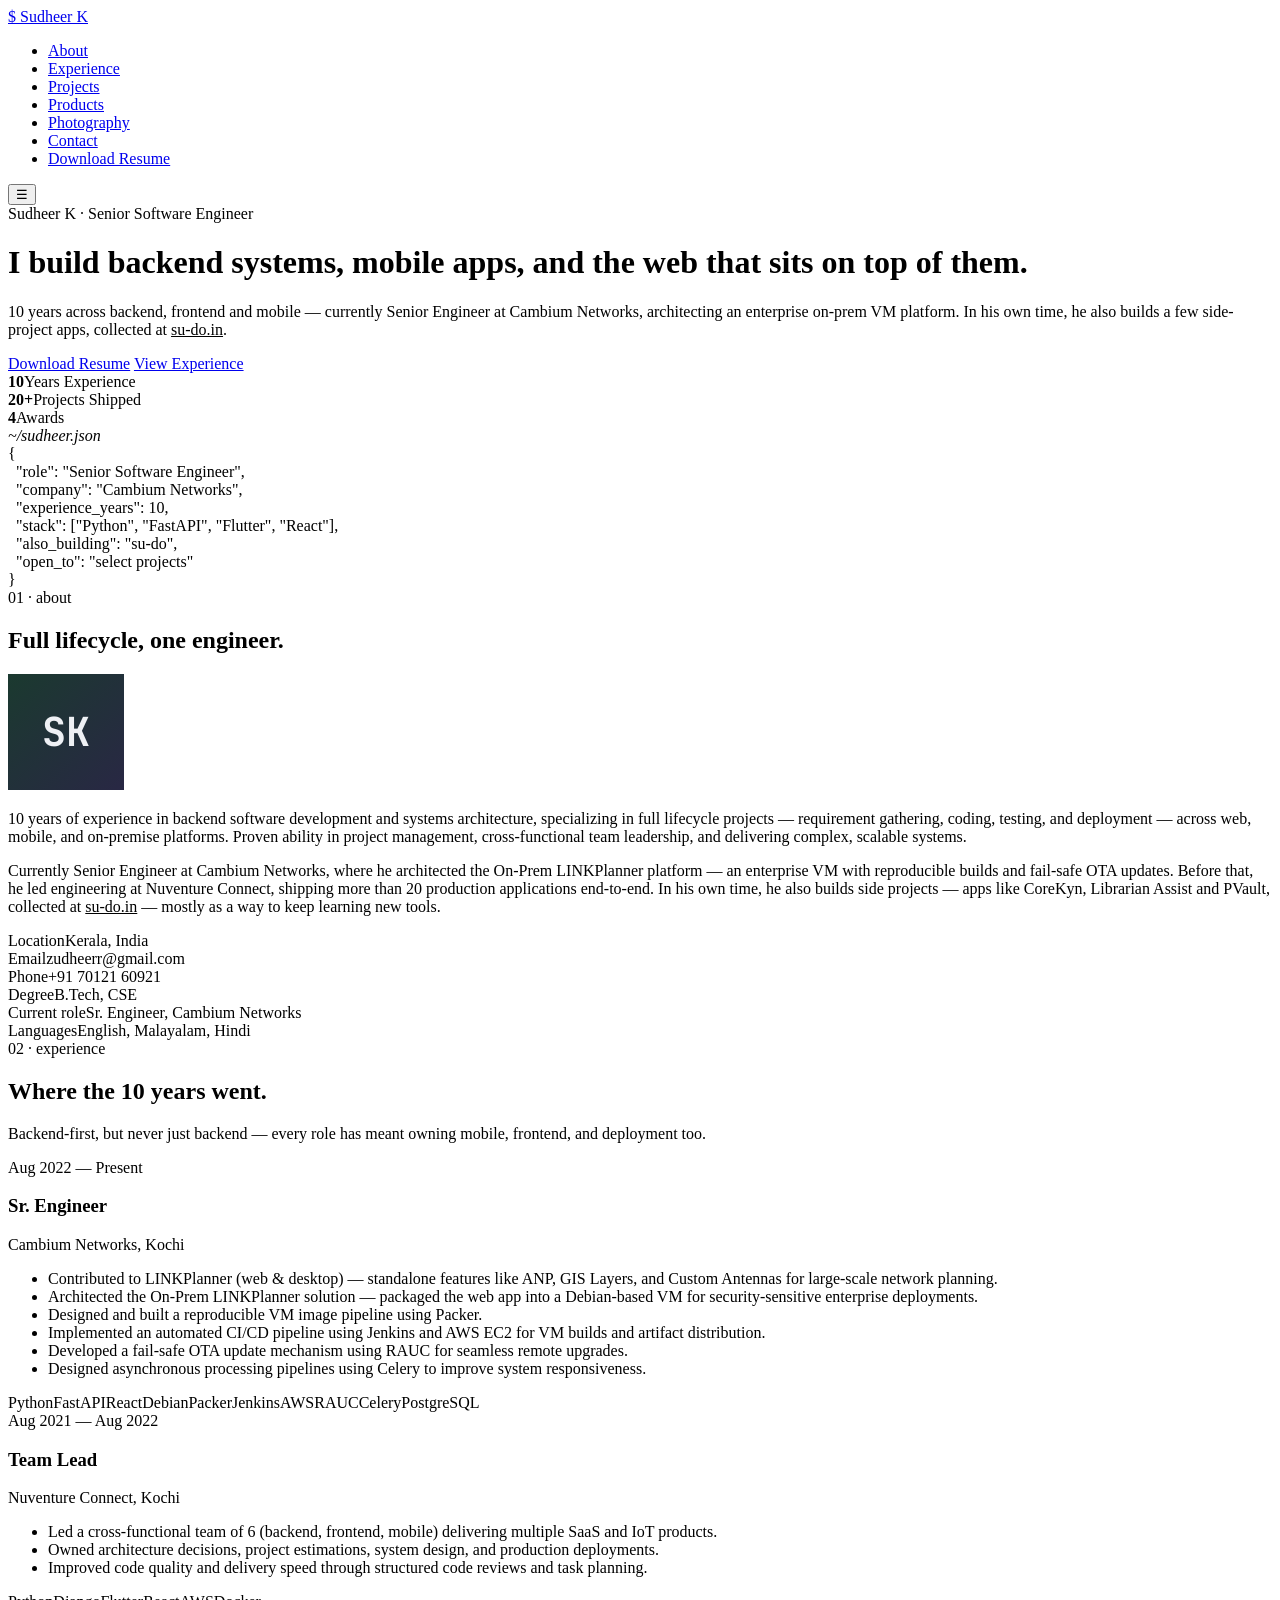
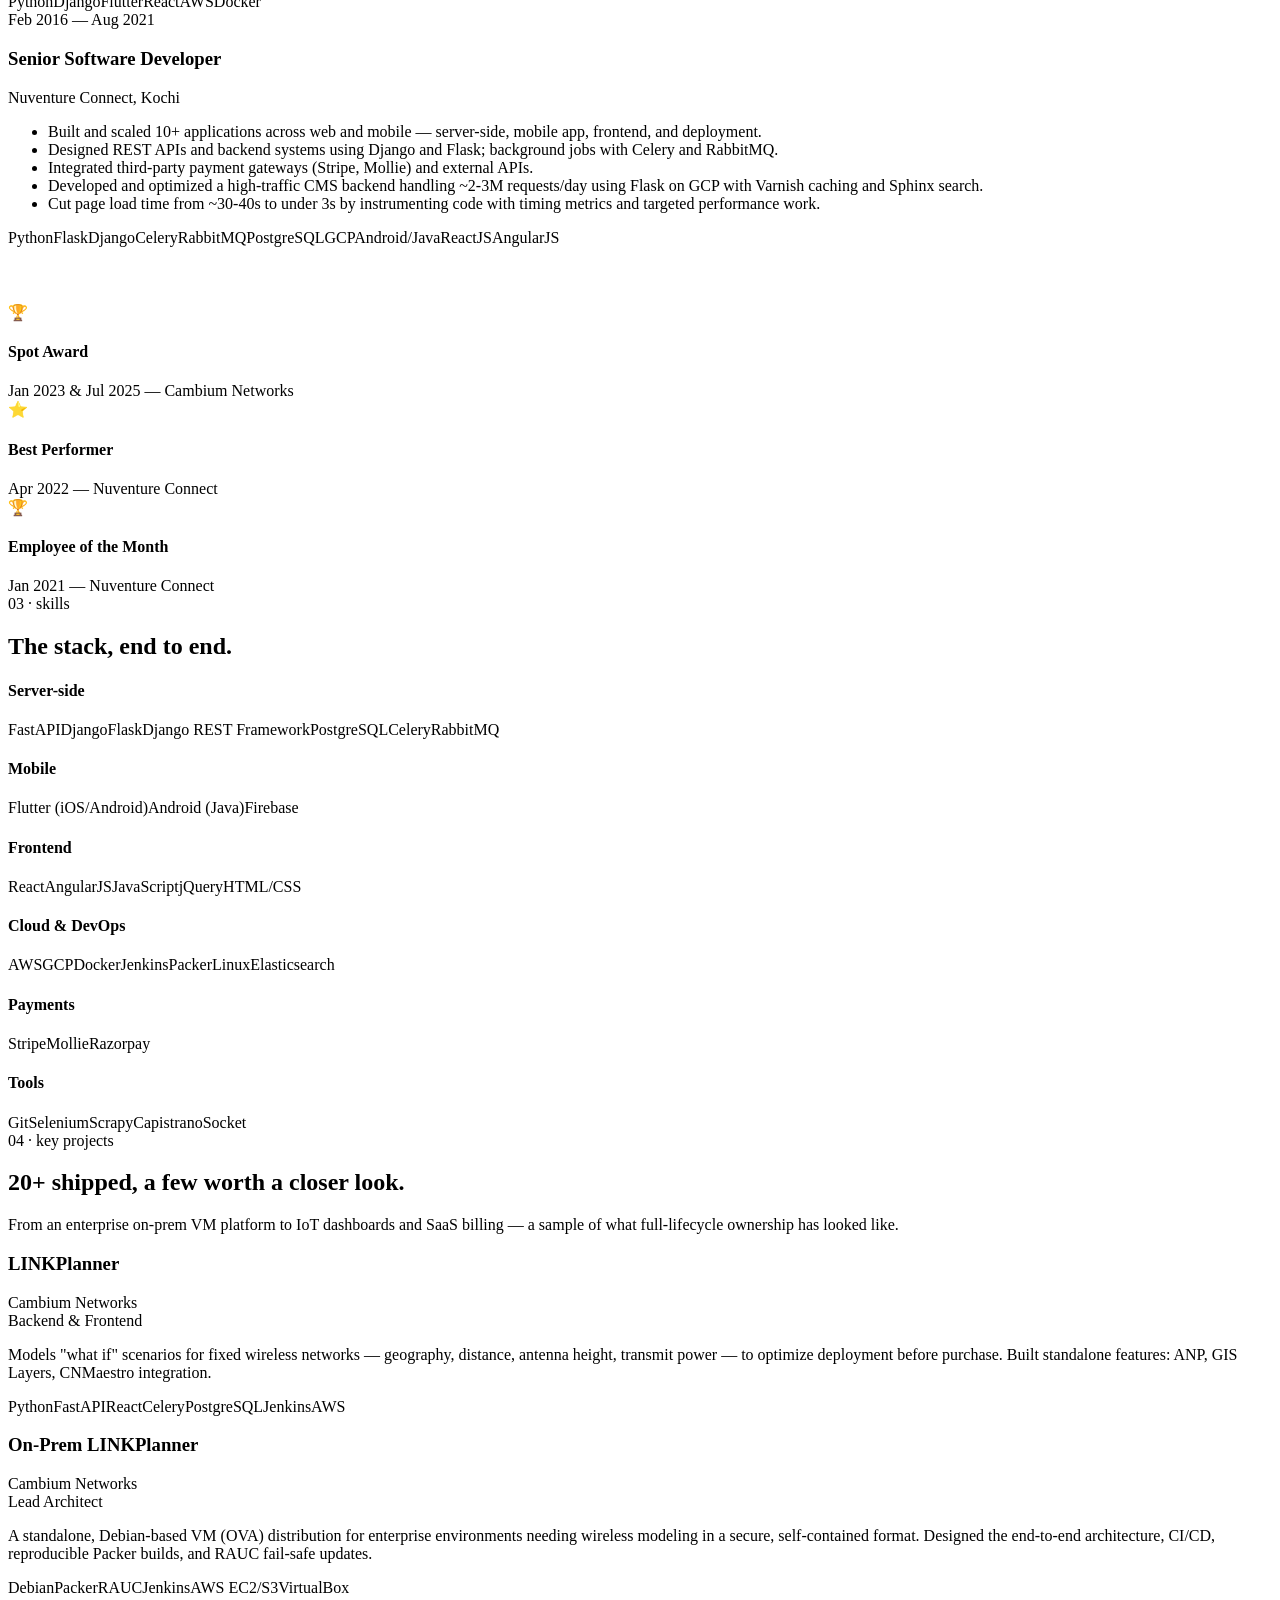
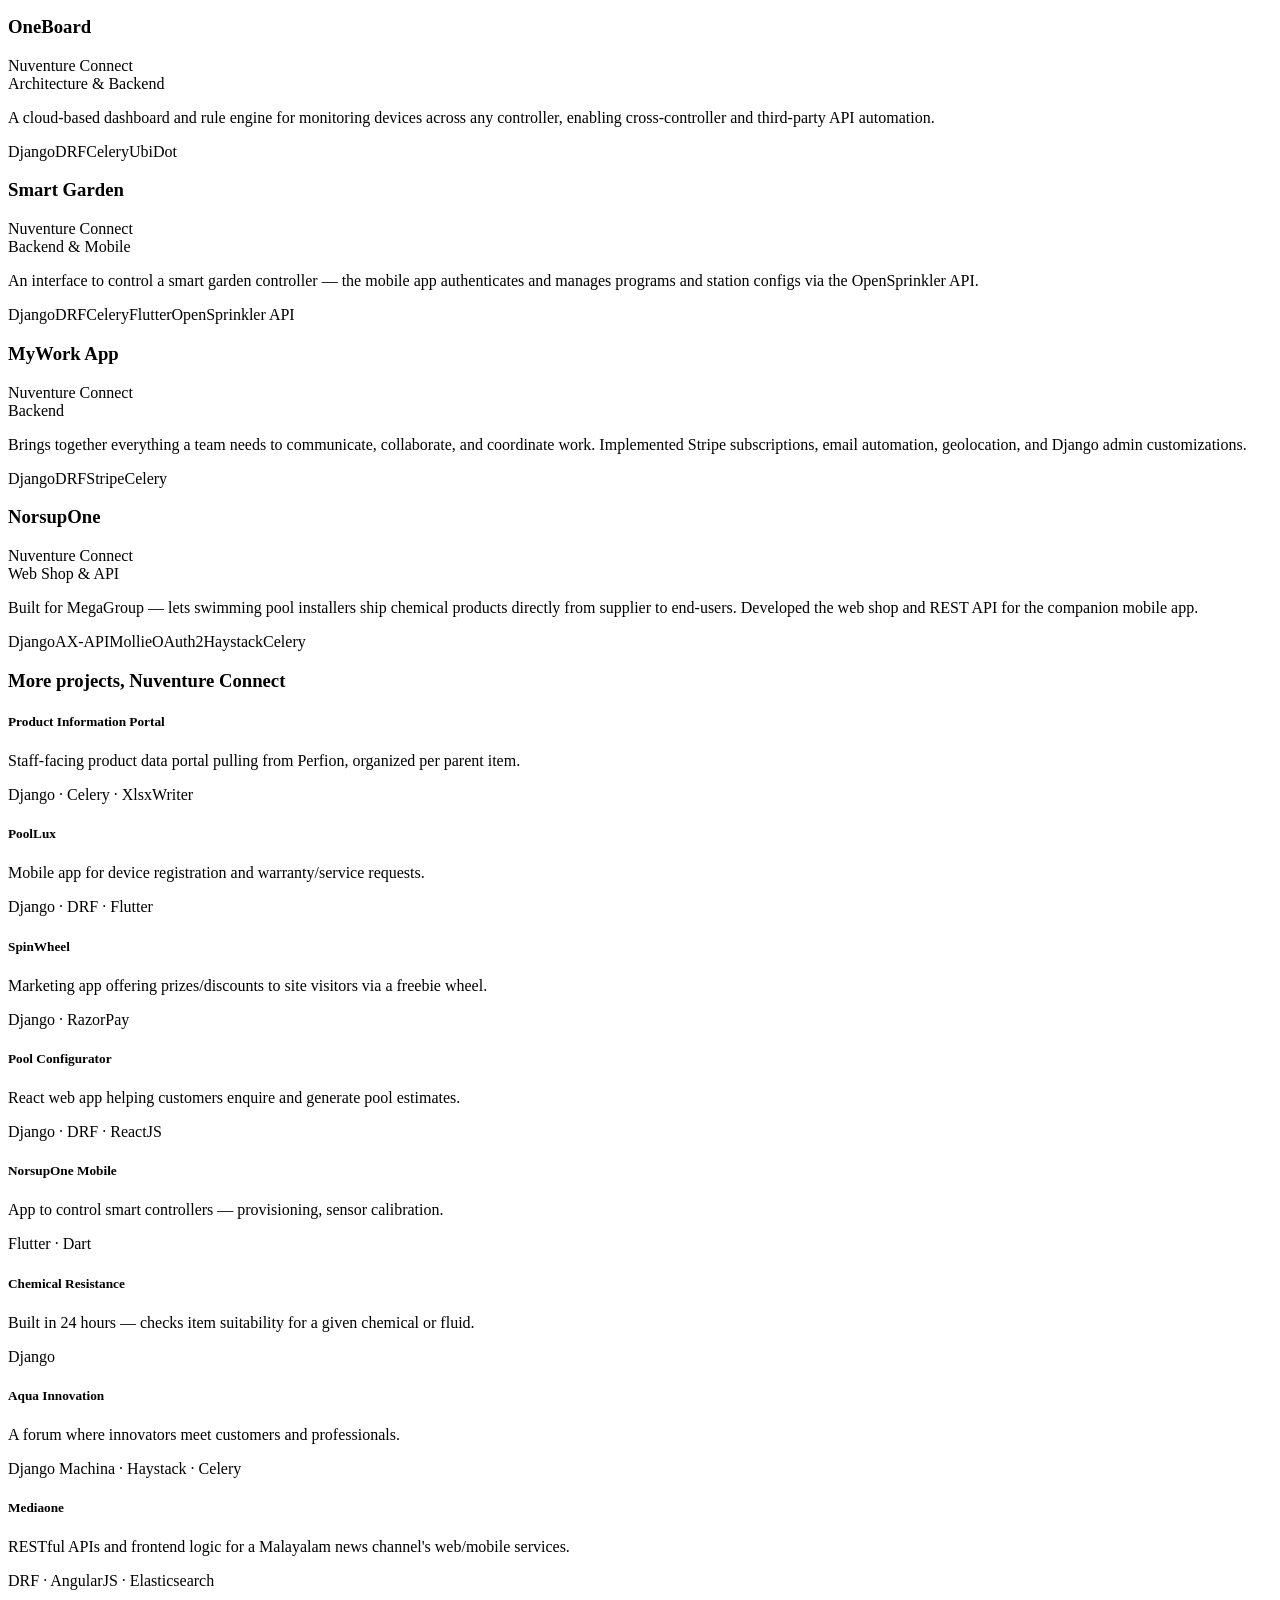
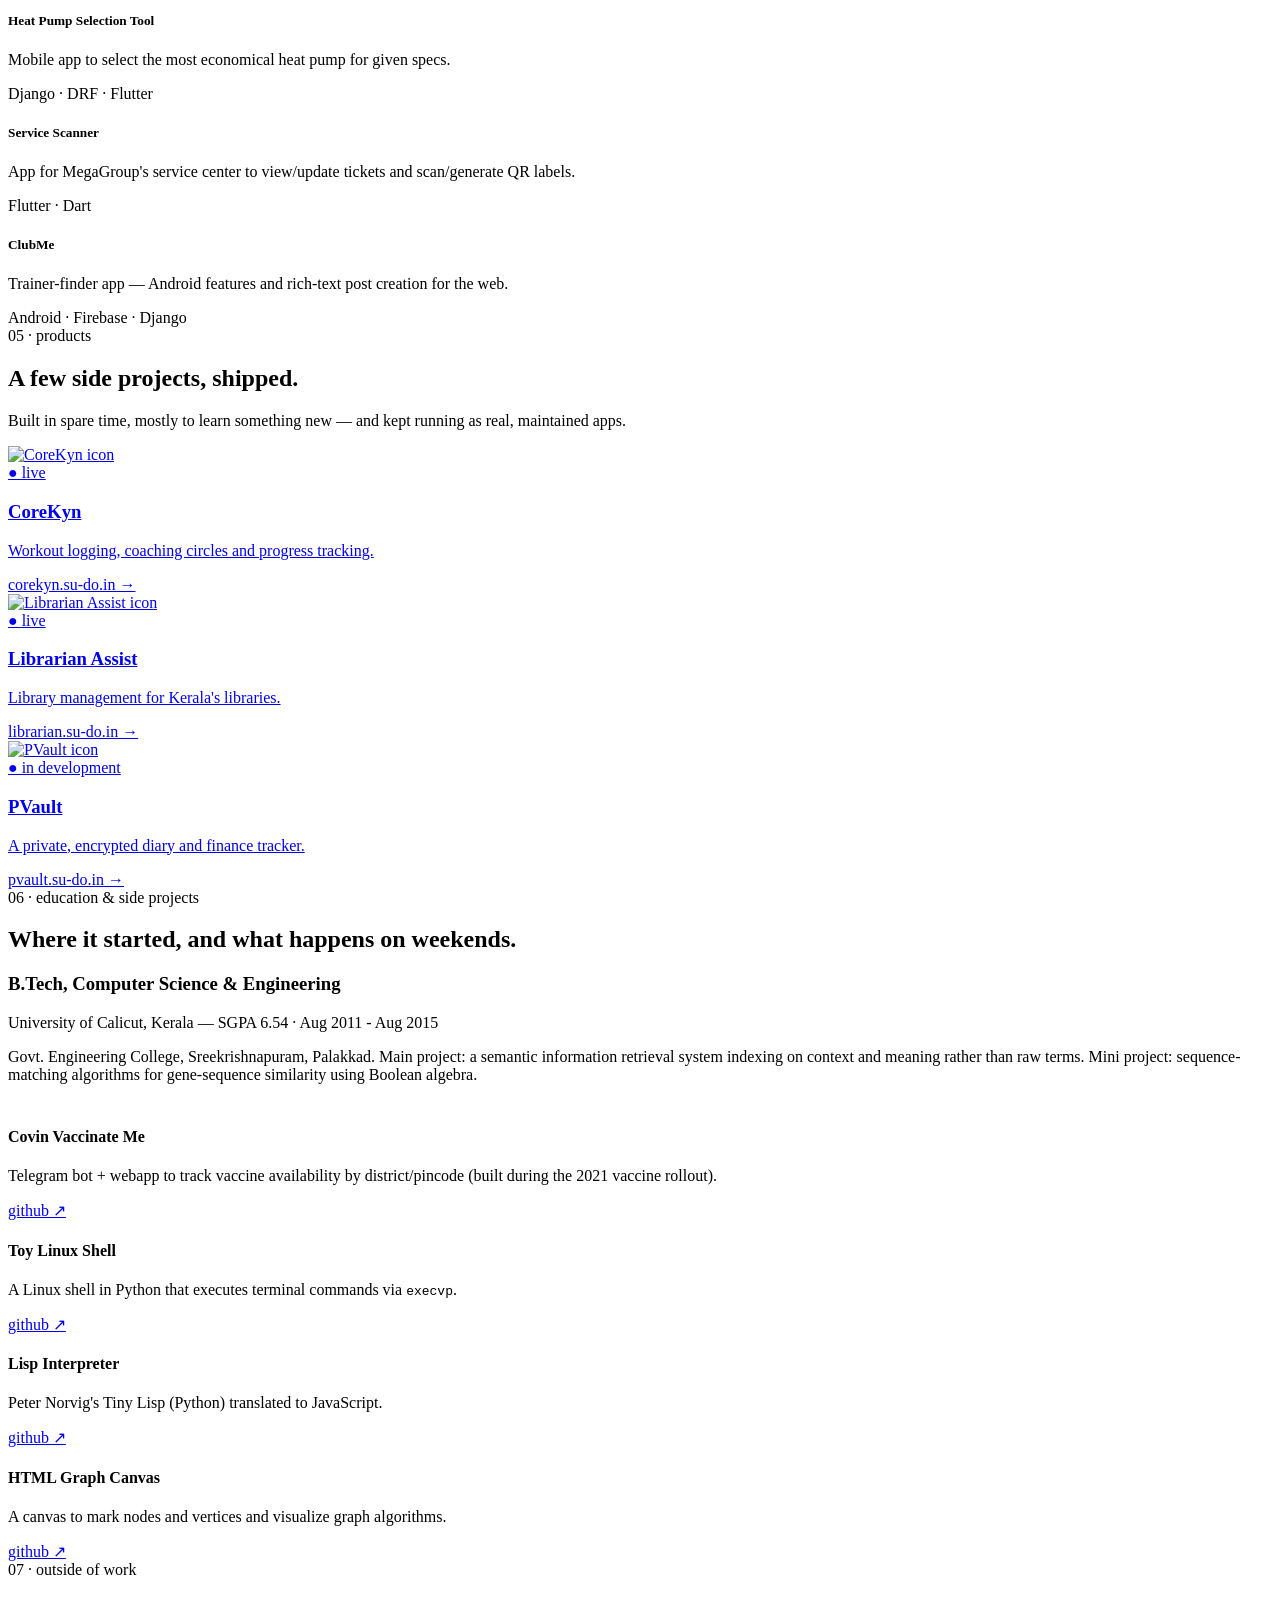
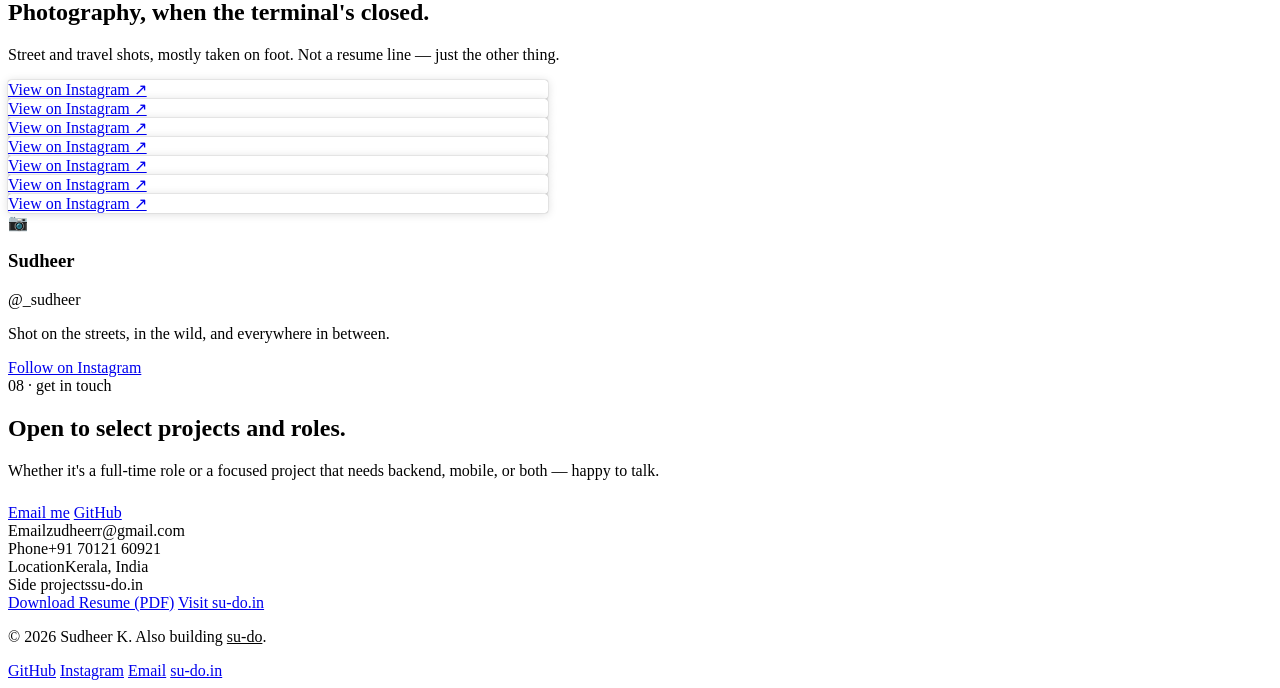
==== index.html @ ebcca691 "UI Revamp" ====
<!DOCTYPE html>
<html lang="en">
<head>
  <meta charset="utf-8">
  <meta name="viewport" content="width=device-width, initial-scale=1">
  <title>Sudheer K — Senior Software Engineer</title>
  <meta name="description" content="Sudheer K — Senior Software Engineer with 10 years building backend systems, mobile apps and web frontends. Currently at Cambium Networks.">
  <meta name="keywords" content="Sudheer K, Senior Software Engineer, backend engineer resume, Flutter developer, FastAPI developer, Django developer, Kerala software engineer">
  <link rel="canonical" href="https://sudheer.su-do.in/">

  <meta property="og:type" content="profile">
  <meta property="og:title" content="Sudheer K — Senior Software Engineer">
  <meta property="og:description" content="10 years building backend systems, mobile apps and web frontends. Currently Senior Engineer at Cambium Networks.">
  <meta property="og:url" content="https://sudheer.su-do.in/">
  <meta name="twitter:card" content="summary">

  <link href="assets/img/favicon.png" rel="icon">
  <link href="assets/img/apple-touch-icon.png" rel="apple-touch-icon">

  <link rel="preconnect" href="https://fonts.googleapis.com">
  <link rel="preconnect" href="https://fonts.gstatic.com" crossorigin>
  <link href="https://fonts.googleapis.com/css2?family=Inter:wght@400;500;600;700;800&family=JetBrains+Mono:wght@400;500;600;700&display=swap" rel="stylesheet">
  <link rel="stylesheet" href="assets/css/main.css">

  <script async src="https://www.googletagmanager.com/gtag/js?id=G-1FNRPSP1EM"></script>
  <script>
    window.dataLayer = window.dataLayer || [];
    function gtag(){dataLayer.push(arguments);}
    gtag('js', new Date());
    gtag('config', 'G-1FNRPSP1EM');
  </script>

  <script type="application/ld+json">
  {
    "@context": "https://schema.org",
    "@type": "Person",
    "name": "Sudheer K",
    "jobTitle": "Senior Software Engineer",
    "url": "https://sudheer.su-do.in",
    "email": "mailto:zudheerr@gmail.com",
    "worksFor": { "@type": "Organization", "name": "Cambium Networks" },
    "sameAs": ["https://github.com/zudheer", "https://su-do.in", "https://www.instagram.com/_sudheer/"]
  }
  </script>
</head>
<body>

  <nav class="nav">
    <div class="container">
      <a href="#top" class="brand"><span class="dot">$</span> Sudheer K</a>
      <ul class="nav-links" id="navLinks">
        <li><a href="#about">About</a></li>
        <li><a href="#experience">Experience</a></li>
        <li><a href="#projects">Projects</a></li>
        <li><a href="#products">Products</a></li>
        <li><a href="#photography">Photography</a></li>
        <li><a href="#contact">Contact</a></li>
        <li><a href="assets/files/Sudheer-K-Resume.pdf" target="_blank" class="btn btn-primary btn-sm">Download Resume</a></li>
      </ul>
      <button class="nav-toggle" id="navToggle" aria-label="Toggle menu">&#9776;</button>
    </div>
  </nav>

  <header class="hero" id="top">
    <div class="container hero-grid">
      <div class="reveal in">
        <div class="eyebrow">Sudheer K · Senior Software Engineer</div>
        <h1>I build backend systems, mobile apps, and the <span class="accent">web</span> that sits on top of them.</h1>
        <p class="hero-sub">
          10 years across backend, frontend and mobile — currently Senior Engineer at
          Cambium Networks, architecting an enterprise on-prem VM platform. In his own time,
          he also builds a few side-project apps, collected at
          <a href="https://su-do.in" target="_blank" rel="noopener" style="color:var(--accent)">su-do.in</a>.
        </p>
        <div class="hero-cta">
          <a href="assets/files/Sudheer-K-Resume.pdf" target="_blank" class="btn btn-primary">Download Resume</a>
          <a href="#experience" class="btn btn-ghost">View Experience</a>
        </div>
        <div class="hero-meta">
          <div><strong>10</strong><span>Years Experience</span></div>
          <div><strong>20+</strong><span>Projects Shipped</span></div>
          <div><strong>4</strong><span>Awards</span></div>
        </div>
      </div>

      <div class="reveal in">
        <div class="terminal">
          <div class="terminal-bar"><span></span><span></span><span></span><em>~/sudheer.json</em></div>
          <div class="terminal-body">
            <div><span class="c">{</span></div>
            <div>&nbsp;&nbsp;<span class="prop">"role"</span>: <span class="s">"Senior Software Engineer"</span>,</div>
            <div>&nbsp;&nbsp;<span class="prop">"company"</span>: <span class="s">"Cambium Networks"</span>,</div>
            <div>&nbsp;&nbsp;<span class="prop">"experience_years"</span>: <span class="k">10</span>,</div>
            <div>&nbsp;&nbsp;<span class="prop">"stack"</span>: [<span class="s">"Python"</span>, <span class="s">"FastAPI"</span>, <span class="s">"Flutter"</span>, <span class="s">"React"</span>],</div>
            <div>&nbsp;&nbsp;<span class="prop">"also_building"</span>: <span class="s">"su-do"</span>,</div>
            <div>&nbsp;&nbsp;<span class="prop">"open_to"</span>: <span class="s">"select projects"</span></div>
            <div><span class="c">}</span></div>
          </div>
        </div>
      </div>
    </div>
  </header>

  <section id="about">
    <div class="container">
      <div class="section-head reveal">
        <div class="eyebrow">01 · about</div>
        <h2>Full lifecycle, one engineer.</h2>
      </div>
      <div class="about-grid">
        <div class="avatar-mono reveal" aria-hidden="true">
          <svg width="116" height="116" viewBox="0 0 116 116">
            <defs>
              <linearGradient id="av" x1="0" y1="0" x2="1" y2="1">
                <stop offset="0" stop-color="#3ee08b"/>
                <stop offset="1" stop-color="#8b7bff"/>
              </linearGradient>
            </defs>
            <rect width="116" height="116" fill="#13151b"/>
            <rect width="116" height="116" fill="url(#av)" opacity="0.18"/>
            <text x="58" y="72" font-family="JetBrains Mono, monospace" font-size="40" font-weight="700" fill="#eef0f4" text-anchor="middle">SK</text>
          </svg>
        </div>
        <div class="about-copy reveal">
          <p>
            10 years of experience in backend software development and systems architecture,
            specializing in full lifecycle projects — requirement gathering, coding, testing, and
            deployment — across web, mobile, and on-premise platforms. Proven ability in project
            management, cross-functional team leadership, and delivering complex, scalable systems.
          </p>
          <p>
            Currently Senior Engineer at Cambium Networks, where he architected the On-Prem
            LINKPlanner platform — an enterprise VM with reproducible builds and fail-safe OTA
            updates. Before that, he led engineering at Nuventure Connect, shipping more than 20
            production applications end-to-end. In his own time, he also builds side projects —
            apps like CoreKyn, Librarian Assist and PVault, collected at
            <a href="https://su-do.in" target="_blank" rel="noopener" style="color:var(--accent)">su-do.in</a>
            — mostly as a way to keep learning new tools.
          </p>
          <div class="fact-grid">
            <div><span>Location</span><span>Kerala, India</span></div>
            <div><span>Email</span><span>zudheerr@gmail.com</span></div>
            <div><span>Phone</span><span>+91 70121 60921</span></div>
            <div><span>Degree</span><span>B.Tech, CSE</span></div>
            <div><span>Current role</span><span>Sr. Engineer, Cambium Networks</span></div>
            <div><span>Languages</span><span>English, Malayalam, Hindi</span></div>
          </div>
        </div>
      </div>
    </div>
  </section>

  <section id="experience">
    <div class="container">
      <div class="section-head reveal">
        <div class="eyebrow">02 · experience</div>
        <h2>Where the 10 years went.</h2>
        <p>Backend-first, but never just backend — every role has meant owning mobile, frontend, and deployment too.</p>
      </div>

      <div class="timeline">
        <div class="tl-item reveal">
          <div class="tl-when">Aug 2022 &mdash; <span class="current">Present</span></div>
          <div class="tl-role">
            <h3>Sr. Engineer</h3>
            <span class="company">Cambium Networks, Kochi</span>
            <ul>
              <li>Contributed to LINKPlanner (web &amp; desktop) — standalone features like ANP, GIS Layers, and Custom Antennas for large-scale network planning.</li>
              <li>Architected the On-Prem LINKPlanner solution — packaged the web app into a Debian-based VM for security-sensitive enterprise deployments.</li>
              <li>Designed and built a reproducible VM image pipeline using Packer.</li>
              <li>Implemented an automated CI/CD pipeline using Jenkins and AWS EC2 for VM builds and artifact distribution.</li>
              <li>Developed a fail-safe OTA update mechanism using RAUC for seamless remote upgrades.</li>
              <li>Designed asynchronous processing pipelines using Celery to improve system responsiveness.</li>
            </ul>
            <div class="tags"><span>Python</span><span>FastAPI</span><span>React</span><span>Debian</span><span>Packer</span><span>Jenkins</span><span>AWS</span><span>RAUC</span><span>Celery</span><span>PostgreSQL</span></div>
          </div>
        </div>

        <div class="tl-item reveal">
          <div class="tl-when">Aug 2021 &mdash; Aug 2022</div>
          <div class="tl-role">
            <h3>Team Lead</h3>
            <span class="company">Nuventure Connect, Kochi</span>
            <ul>
              <li>Led a cross-functional team of 6 (backend, frontend, mobile) delivering multiple SaaS and IoT products.</li>
              <li>Owned architecture decisions, project estimations, system design, and production deployments.</li>
              <li>Improved code quality and delivery speed through structured code reviews and task planning.</li>
            </ul>
            <div class="tags"><span>Python</span><span>Django</span><span>Flutter</span><span>React</span><span>AWS</span><span>Docker</span></div>
          </div>
        </div>

        <div class="tl-item reveal">
          <div class="tl-when">Feb 2016 &mdash; Aug 2021</div>
          <div class="tl-role">
            <h3>Senior Software Developer</h3>
            <span class="company">Nuventure Connect, Kochi</span>
            <ul>
              <li>Built and scaled 10+ applications across web and mobile — server-side, mobile app, frontend, and deployment.</li>
              <li>Designed REST APIs and backend systems using Django and Flask; background jobs with Celery and RabbitMQ.</li>
              <li>Integrated third-party payment gateways (Stripe, Mollie) and external APIs.</li>
              <li>Developed and optimized a high-traffic CMS backend handling ~2-3M requests/day using Flask on GCP with Varnish caching and Sphinx search.</li>
              <li>Cut page load time from ~30-40s to under 3s by instrumenting code with timing metrics and targeted performance work.</li>
            </ul>
            <div class="tags"><span>Python</span><span>Flask</span><span>Django</span><span>Celery</span><span>RabbitMQ</span><span>PostgreSQL</span><span>GCP</span><span>Android/Java</span><span>ReactJS</span><span>AngularJS</span></div>
          </div>
        </div>
      </div>

      <div class="achv-row reveal" style="margin-top:56px;">
        <div class="achv-card">
          <div class="icon">&#127942;</div>
          <h4>Spot Award</h4>
          <span>Jan 2023 &amp; Jul 2025 &mdash; Cambium Networks</span>
        </div>
        <div class="achv-card">
          <div class="icon">&#11088;</div>
          <h4>Best Performer</h4>
          <span>Apr 2022 &mdash; Nuventure Connect</span>
        </div>
        <div class="achv-card">
          <div class="icon">&#127942;</div>
          <h4>Employee of the Month</h4>
          <span>Jan 2021 &mdash; Nuventure Connect</span>
        </div>
      </div>
    </div>
  </section>

  <section id="skills">
    <div class="container">
      <div class="section-head reveal">
        <div class="eyebrow">03 · skills</div>
        <h2>The stack, end to end.</h2>
      </div>
      <div class="skill-groups">
        <div class="skill-card reveal">
          <h4>Server-side</h4>
          <div class="tags"><span>FastAPI</span><span>Django</span><span>Flask</span><span>Django REST Framework</span><span>PostgreSQL</span><span>Celery</span><span>RabbitMQ</span></div>
        </div>
        <div class="skill-card reveal">
          <h4>Mobile</h4>
          <div class="tags"><span>Flutter (iOS/Android)</span><span>Android (Java)</span><span>Firebase</span></div>
        </div>
        <div class="skill-card reveal">
          <h4>Frontend</h4>
          <div class="tags"><span>React</span><span>AngularJS</span><span>JavaScript</span><span>jQuery</span><span>HTML/CSS</span></div>
        </div>
        <div class="skill-card reveal">
          <h4>Cloud &amp; DevOps</h4>
          <div class="tags"><span>AWS</span><span>GCP</span><span>Docker</span><span>Jenkins</span><span>Packer</span><span>Linux</span><span>Elasticsearch</span></div>
        </div>
        <div class="skill-card reveal">
          <h4>Payments</h4>
          <div class="tags"><span>Stripe</span><span>Mollie</span><span>Razorpay</span></div>
        </div>
        <div class="skill-card reveal">
          <h4>Tools</h4>
          <div class="tags"><span>Git</span><span>Selenium</span><span>Scrapy</span><span>Capistrano</span><span>Socket</span></div>
        </div>
      </div>
    </div>
  </section>

  <section id="projects">
    <div class="container">
      <div class="section-head reveal">
        <div class="eyebrow">04 · key projects</div>
        <h2>20+ shipped, a few worth a closer look.</h2>
        <p>From an enterprise on-prem VM platform to IoT dashboards and SaaS billing — a sample of what full-lifecycle ownership has looked like.</p>
      </div>

      <div class="projects-grid">
        <div class="project-card reveal">
          <div class="top">
            <div><h3>LINKPlanner</h3><span class="org">Cambium Networks</span></div>
            <span class="role-pill">Backend &amp; Frontend</span>
          </div>
          <p>Models "what if" scenarios for fixed wireless networks — geography, distance, antenna height, transmit power — to optimize deployment before purchase. Built standalone features: ANP, GIS Layers, CNMaestro integration.</p>
          <div class="tags"><span>Python</span><span>FastAPI</span><span>React</span><span>Celery</span><span>PostgreSQL</span><span>Jenkins</span><span>AWS</span></div>
        </div>

        <div class="project-card reveal">
          <div class="top">
            <div><h3>On-Prem LINKPlanner</h3><span class="org">Cambium Networks</span></div>
            <span class="role-pill">Lead Architect</span>
          </div>
          <p>A standalone, Debian-based VM (OVA) distribution for enterprise environments needing wireless modeling in a secure, self-contained format. Designed the end-to-end architecture, CI/CD, reproducible Packer builds, and RAUC fail-safe updates.</p>
          <div class="tags"><span>Debian</span><span>Packer</span><span>RAUC</span><span>Jenkins</span><span>AWS EC2/S3</span><span>VirtualBox</span></div>
        </div>

        <div class="project-card reveal">
          <div class="top">
            <div><h3>OneBoard</h3><span class="org">Nuventure Connect</span></div>
            <span class="role-pill">Architecture &amp; Backend</span>
          </div>
          <p>A cloud-based dashboard and rule engine for monitoring devices across any controller, enabling cross-controller and third-party API automation.</p>
          <div class="tags"><span>Django</span><span>DRF</span><span>Celery</span><span>UbiDot</span></div>
        </div>

        <div class="project-card reveal">
          <div class="top">
            <div><h3>Smart Garden</h3><span class="org">Nuventure Connect</span></div>
            <span class="role-pill">Backend &amp; Mobile</span>
          </div>
          <p>An interface to control a smart garden controller — the mobile app authenticates and manages programs and station configs via the OpenSprinkler API.</p>
          <div class="tags"><span>Django</span><span>DRF</span><span>Celery</span><span>Flutter</span><span>OpenSprinkler API</span></div>
        </div>

        <div class="project-card reveal">
          <div class="top">
            <div><h3>MyWork App</h3><span class="org">Nuventure Connect</span></div>
            <span class="role-pill">Backend</span>
          </div>
          <p>Brings together everything a team needs to communicate, collaborate, and coordinate work. Implemented Stripe subscriptions, email automation, geolocation, and Django admin customizations.</p>
          <div class="tags"><span>Django</span><span>DRF</span><span>Stripe</span><span>Celery</span></div>
        </div>

        <div class="project-card reveal">
          <div class="top">
            <div><h3>NorsupOne</h3><span class="org">Nuventure Connect</span></div>
            <span class="role-pill">Web Shop &amp; API</span>
          </div>
          <p>Built for MegaGroup — lets swimming pool installers ship chemical products directly from supplier to end-users. Developed the web shop and REST API for the companion mobile app.</p>
          <div class="tags"><span>Django</span><span>AX-API</span><span>Mollie</span><span>OAuth2</span><span>Haystack</span><span>Celery</span></div>
        </div>
      </div>

      <div class="more-projects reveal">
        <h3>More projects, Nuventure Connect</h3>
        <div class="more-grid">
          <div class="more-item">
            <h5>Product Information Portal</h5>
            <p>Staff-facing product data portal pulling from Perfion, organized per parent item.</p>
            <span class="org">Django · Celery · XlsxWriter</span>
          </div>
          <div class="more-item">
            <h5>PoolLux</h5>
            <p>Mobile app for device registration and warranty/service requests.</p>
            <span class="org">Django · DRF · Flutter</span>
          </div>
          <div class="more-item">
            <h5>SpinWheel</h5>
            <p>Marketing app offering prizes/discounts to site visitors via a freebie wheel.</p>
            <span class="org">Django · RazorPay</span>
          </div>
          <div class="more-item">
            <h5>Pool Configurator</h5>
            <p>React web app helping customers enquire and generate pool estimates.</p>
            <span class="org">Django · DRF · ReactJS</span>
          </div>
          <div class="more-item">
            <h5>NorsupOne Mobile</h5>
            <p>App to control smart controllers — provisioning, sensor calibration.</p>
            <span class="org">Flutter · Dart</span>
          </div>
          <div class="more-item">
            <h5>Chemical Resistance</h5>
            <p>Built in 24 hours — checks item suitability for a given chemical or fluid.</p>
            <span class="org">Django</span>
          </div>
          <div class="more-item">
            <h5>Aqua Innovation</h5>
            <p>A forum where innovators meet customers and professionals.</p>
            <span class="org">Django Machina · Haystack · Celery</span>
          </div>
          <div class="more-item">
            <h5>Mediaone</h5>
            <p>RESTful APIs and frontend logic for a Malayalam news channel's web/mobile services.</p>
            <span class="org">DRF · AngularJS · Elasticsearch</span>
          </div>
          <div class="more-item">
            <h5>Heat Pump Selection Tool</h5>
            <p>Mobile app to select the most economical heat pump for given specs.</p>
            <span class="org">Django · DRF · Flutter</span>
          </div>
          <div class="more-item">
            <h5>Service Scanner</h5>
            <p>App for MegaGroup's service center to view/update tickets and scan/generate QR labels.</p>
            <span class="org">Flutter · Dart</span>
          </div>
          <div class="more-item">
            <h5>ClubMe</h5>
            <p>Trainer-finder app — Android features and rich-text post creation for the web.</p>
            <span class="org">Android · Firebase · Django</span>
          </div>
        </div>
      </div>
    </div>
  </section>

  <section id="products">
    <div class="container">
      <div class="section-head reveal">
        <div class="eyebrow">05 · products</div>
        <h2>A few side projects, shipped.</h2>
        <p>Built in spare time, mostly to learn something new — and kept running as real, maintained apps.</p>
      </div>
      <div class="products-grid">
        <a class="product-card reveal" href="https://corekyn.su-do.in" target="_blank" rel="noopener">
          <div class="icon-wrap">
            <div class="icon"><img src="assets/img/apps/corekyn/icon.png" alt="CoreKyn icon"></div>
            <span class="status-pill live">&#9679; live</span>
          </div>
          <h3>CoreKyn</h3>
          <p class="desc">Workout logging, coaching circles and progress tracking.</p>
          <span class="visit">corekyn.su-do.in &rarr;</span>
        </a>
        <a class="product-card reveal" href="https://librarian.su-do.in" target="_blank" rel="noopener">
          <div class="icon-wrap">
            <div class="icon"><img src="assets/img/apps/librarian_assist/icon.png" alt="Librarian Assist icon"></div>
            <span class="status-pill live">&#9679; live</span>
          </div>
          <h3>Librarian Assist</h3>
          <p class="desc">Library management for Kerala's libraries.</p>
          <span class="visit">librarian.su-do.in &rarr;</span>
        </a>
        <a class="product-card reveal" href="https://pvault.su-do.in" target="_blank" rel="noopener">
          <div class="icon-wrap">
            <div class="icon"><img src="assets/img/apps/pvault/icon.png" alt="PVault icon"></div>
            <span class="status-pill">&#9679; in development</span>
          </div>
          <h3>PVault</h3>
          <p class="desc">A private, encrypted diary and finance tracker.</p>
          <span class="visit">pvault.su-do.in &rarr;</span>
        </a>
      </div>
    </div>
  </section>

  <section id="education">
    <div class="container">
      <div class="section-head reveal">
        <div class="eyebrow">06 · education &amp; side projects</div>
        <h2>Where it started, and what happens on weekends.</h2>
      </div>

      <div class="edu-card reveal">
        <h3>B.Tech, Computer Science &amp; Engineering</h3>
        <span class="when">University of Calicut, Kerala &mdash; SGPA 6.54 &middot; Aug 2011 - Aug 2015</span>
        <p>Govt. Engineering College, Sreekrishnapuram, Palakkad. Main project: a semantic information retrieval system indexing on context and meaning rather than raw terms. Mini project: sequence-matching algorithms for gene-sequence similarity using Boolean algebra.</p>
      </div>

      <div class="side-list reveal" style="margin-top:44px;max-width:760px;">
        <div class="side-row">
          <div><h4>Covin Vaccinate Me</h4><p>Telegram bot + webapp to track vaccine availability by district/pincode (built during the 2021 vaccine rollout).</p></div>
          <a href="https://github.com/zudheer/cowin-bot" target="_blank" rel="noopener">github &#8599;</a>
        </div>
        <div class="side-row">
          <div><h4>Toy Linux Shell</h4><p>A Linux shell in Python that executes terminal commands via <code>execvp</code>.</p></div>
          <a href="https://github.com/sudheerkdty/toy-python-shell" target="_blank" rel="noopener">github &#8599;</a>
        </div>
        <div class="side-row">
          <div><h4>Lisp Interpreter</h4><p>Peter Norvig's Tiny Lisp (Python) translated to JavaScript.</p></div>
          <a href="https://github.com/sudheerkdty/LISP-Interpreter-" target="_blank" rel="noopener">github &#8599;</a>
        </div>
        <div class="side-row">
          <div><h4>HTML Graph Canvas</h4><p>A canvas to mark nodes and vertices and visualize graph algorithms.</p></div>
          <a href="https://github.com/sudheerkdty/graph-html_canvas" target="_blank" rel="noopener">github &#8599;</a>
        </div>
      </div>
    </div>
  </section>

  <section id="photography">
    <div class="container">
      <div class="section-head reveal">
        <div class="eyebrow">07 · outside of work</div>
        <h2>Photography, when the terminal's closed.</h2>
        <p>Street and travel shots, mostly taken on foot. Not a resume line — just the other thing.</p>
      </div>

      <div class="insta-grid reveal">
        <blockquote class="instagram-media" data-instgrm-permalink="https://www.instagram.com/p/DZUEwVij6Mm/" data-instgrm-version="14" style="background:#FFF; border:0; border-radius:3px; box-shadow:0 0 1px 0 rgba(0,0,0,0.5),0 1px 10px 0 rgba(0,0,0,0.15); margin:0; max-width:540px; min-width:326px; padding:0; width:100%;">
          <div class="insta-fallback"><a href="https://www.instagram.com/p/DZUEwVij6Mm/" target="_blank" rel="noopener">View on Instagram &#8599;</a></div>
        </blockquote>
        <blockquote class="instagram-media" data-instgrm-permalink="https://www.instagram.com/p/DY2LHD9j35N/" data-instgrm-version="14" style="background:#FFF; border:0; border-radius:3px; box-shadow:0 0 1px 0 rgba(0,0,0,0.5),0 1px 10px 0 rgba(0,0,0,0.15); margin:0; max-width:540px; min-width:326px; padding:0; width:100%;">
          <div class="insta-fallback"><a href="https://www.instagram.com/p/DY2LHD9j35N/" target="_blank" rel="noopener">View on Instagram &#8599;</a></div>
        </blockquote>
        <blockquote class="instagram-media" data-instgrm-permalink="https://www.instagram.com/p/DXTdiy6j7nL/" data-instgrm-version="14" style="background:#FFF; border:0; border-radius:3px; box-shadow:0 0 1px 0 rgba(0,0,0,0.5),0 1px 10px 0 rgba(0,0,0,0.15); margin:0; max-width:540px; min-width:326px; padding:0; width:100%;">
          <div class="insta-fallback"><a href="https://www.instagram.com/p/DXTdiy6j7nL/" target="_blank" rel="noopener">View on Instagram &#8599;</a></div>
        </blockquote>
        <blockquote class="instagram-media" data-instgrm-permalink="https://www.instagram.com/p/DVX2TLtD8jU/" data-instgrm-version="14" style="background:#FFF; border:0; border-radius:3px; box-shadow:0 0 1px 0 rgba(0,0,0,0.5),0 1px 10px 0 rgba(0,0,0,0.15); margin:0; max-width:540px; min-width:326px; padding:0; width:100%;">
          <div class="insta-fallback"><a href="https://www.instagram.com/p/DVX2TLtD8jU/" target="_blank" rel="noopener">View on Instagram &#8599;</a></div>
        </blockquote>
        <blockquote class="instagram-media" data-instgrm-permalink="https://www.instagram.com/p/DTc1nfRj7qS/" data-instgrm-version="14" style="background:#FFF; border:0; border-radius:3px; box-shadow:0 0 1px 0 rgba(0,0,0,0.5),0 1px 10px 0 rgba(0,0,0,0.15); margin:0; max-width:540px; min-width:326px; padding:0; width:100%;">
          <div class="insta-fallback"><a href="https://www.instagram.com/p/DTc1nfRj7qS/" target="_blank" rel="noopener">View on Instagram &#8599;</a></div>
        </blockquote>
        <blockquote class="instagram-media" data-instgrm-permalink="https://www.instagram.com/reel/DQ0mD0WD0VQ/" data-instgrm-version="14" style="background:#FFF; border:0; border-radius:3px; box-shadow:0 0 1px 0 rgba(0,0,0,0.5),0 1px 10px 0 rgba(0,0,0,0.15); margin:0; max-width:540px; min-width:326px; padding:0; width:100%;">
          <div class="insta-fallback"><a href="https://www.instagram.com/reel/DQ0mD0WD0VQ/" target="_blank" rel="noopener">View on Instagram &#8599;</a></div>
        </blockquote>
        <blockquote class="instagram-media" data-instgrm-permalink="https://www.instagram.com/p/DOYll_mD_m3/" data-instgrm-version="14" style="background:#FFF; border:0; border-radius:3px; box-shadow:0 0 1px 0 rgba(0,0,0,0.5),0 1px 10px 0 rgba(0,0,0,0.15); margin:0; max-width:540px; min-width:326px; padding:0; width:100%;">
          <div class="insta-fallback"><a href="https://www.instagram.com/p/DOYll_mD_m3/" target="_blank" rel="noopener">View on Instagram &#8599;</a></div>
        </blockquote>
      </div>

      <div class="photo-teaser reveal">
        <div class="ring"><div class="ring-inner">&#128247;</div></div>
        <div class="copy">
          <h3>Sudheer</h3>
          <span class="handle">@_sudheer</span>
          <p>Shot on the streets, in the wild, and everywhere in between.</p>
        </div>
        <a href="https://www.instagram.com/_sudheer/" target="_blank" rel="noopener" class="btn btn-primary btn-sm">Follow on Instagram</a>
      </div>
    </div>
  </section>

  <script async src="https://www.instagram.com/embed.js"></script>

  <section id="contact">
    <div class="container contact-wrap">
      <div class="reveal">
        <div class="eyebrow">08 · get in touch</div>
        <h2>Open to select projects and roles.</h2>
        <p class="lead">Whether it's a full-time role or a focused project that needs backend, mobile, or both — happy to talk.</p>
        <div class="hero-cta" style="margin-top:24px;">
          <a href="mailto:zudheerr@gmail.com" class="btn btn-primary">Email me</a>
          <a href="https://github.com/zudheer" target="_blank" rel="noopener" class="btn btn-ghost">GitHub</a>
        </div>
      </div>
      <div class="contact-card reveal">
        <div class="line"><span>Email</span><span>zudheerr@gmail.com</span></div>
        <div class="line"><span>Phone</span><span>+91 70121 60921</span></div>
        <div class="line"><span>Location</span><span>Kerala, India</span></div>
        <div class="line"><span>Side projects</span><span>su-do.in</span></div>
        <a href="assets/files/Sudheer-K-Resume.pdf" target="_blank" class="btn btn-primary">Download Resume (PDF)</a>
        <a href="https://su-do.in" target="_blank" rel="noopener" class="btn btn-ghost">Visit su-do.in</a>
      </div>
    </div>
  </section>

  <footer class="site-footer">
    <div class="container">
      <div class="footer-bottom">
        <p>&copy; 2026 Sudheer K. Also building <a href="https://su-do.in" target="_blank" rel="noopener" style="color:var(--text-dim)">su-do</a>.</p>
        <div class="social">
          <a href="https://github.com/zudheer" target="_blank" rel="noopener">GitHub</a>
          <a href="https://www.instagram.com/_sudheer/" target="_blank" rel="noopener">Instagram</a>
          <a href="mailto:zudheerr@gmail.com">Email</a>
          <a href="https://su-do.in" target="_blank" rel="noopener">su-do.in</a>
        </div>
      </div>
    </div>
  </footer>

  <script src="assets/js/main.js"></script>
</body>
</html>
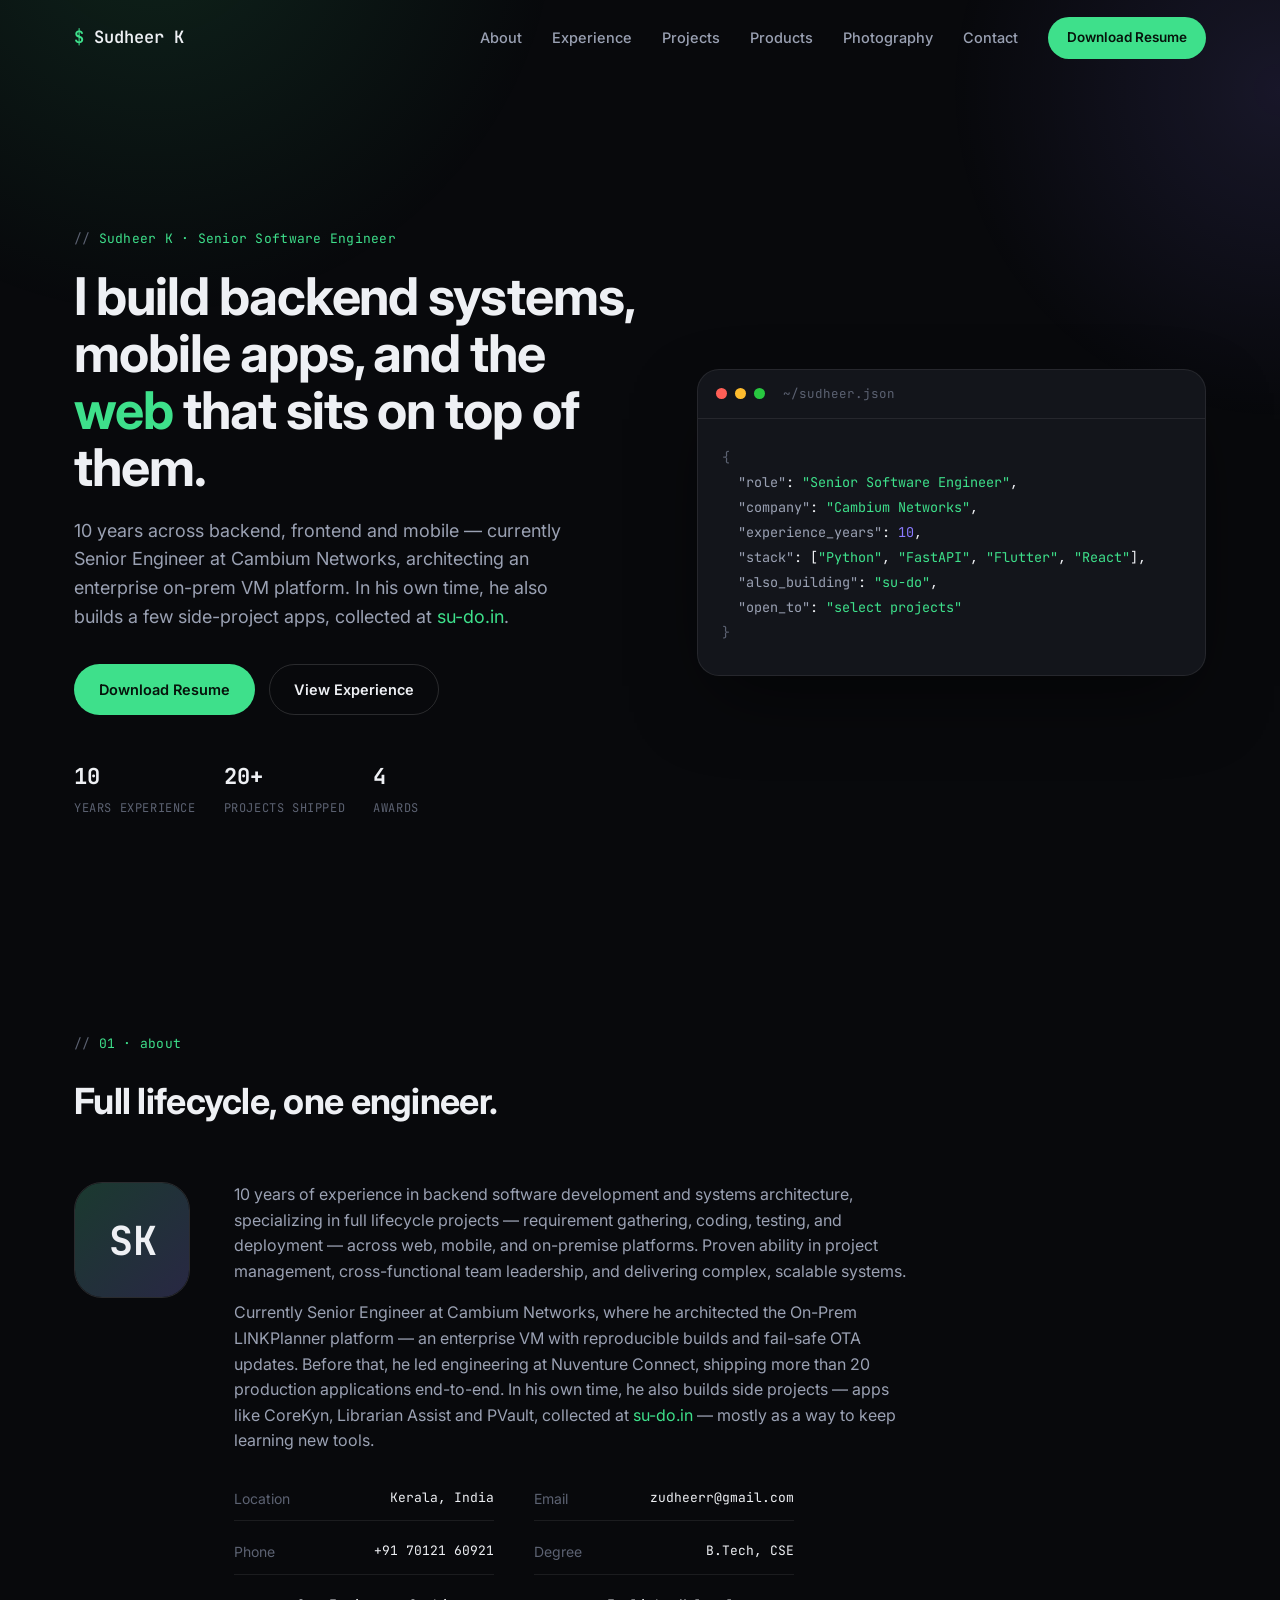
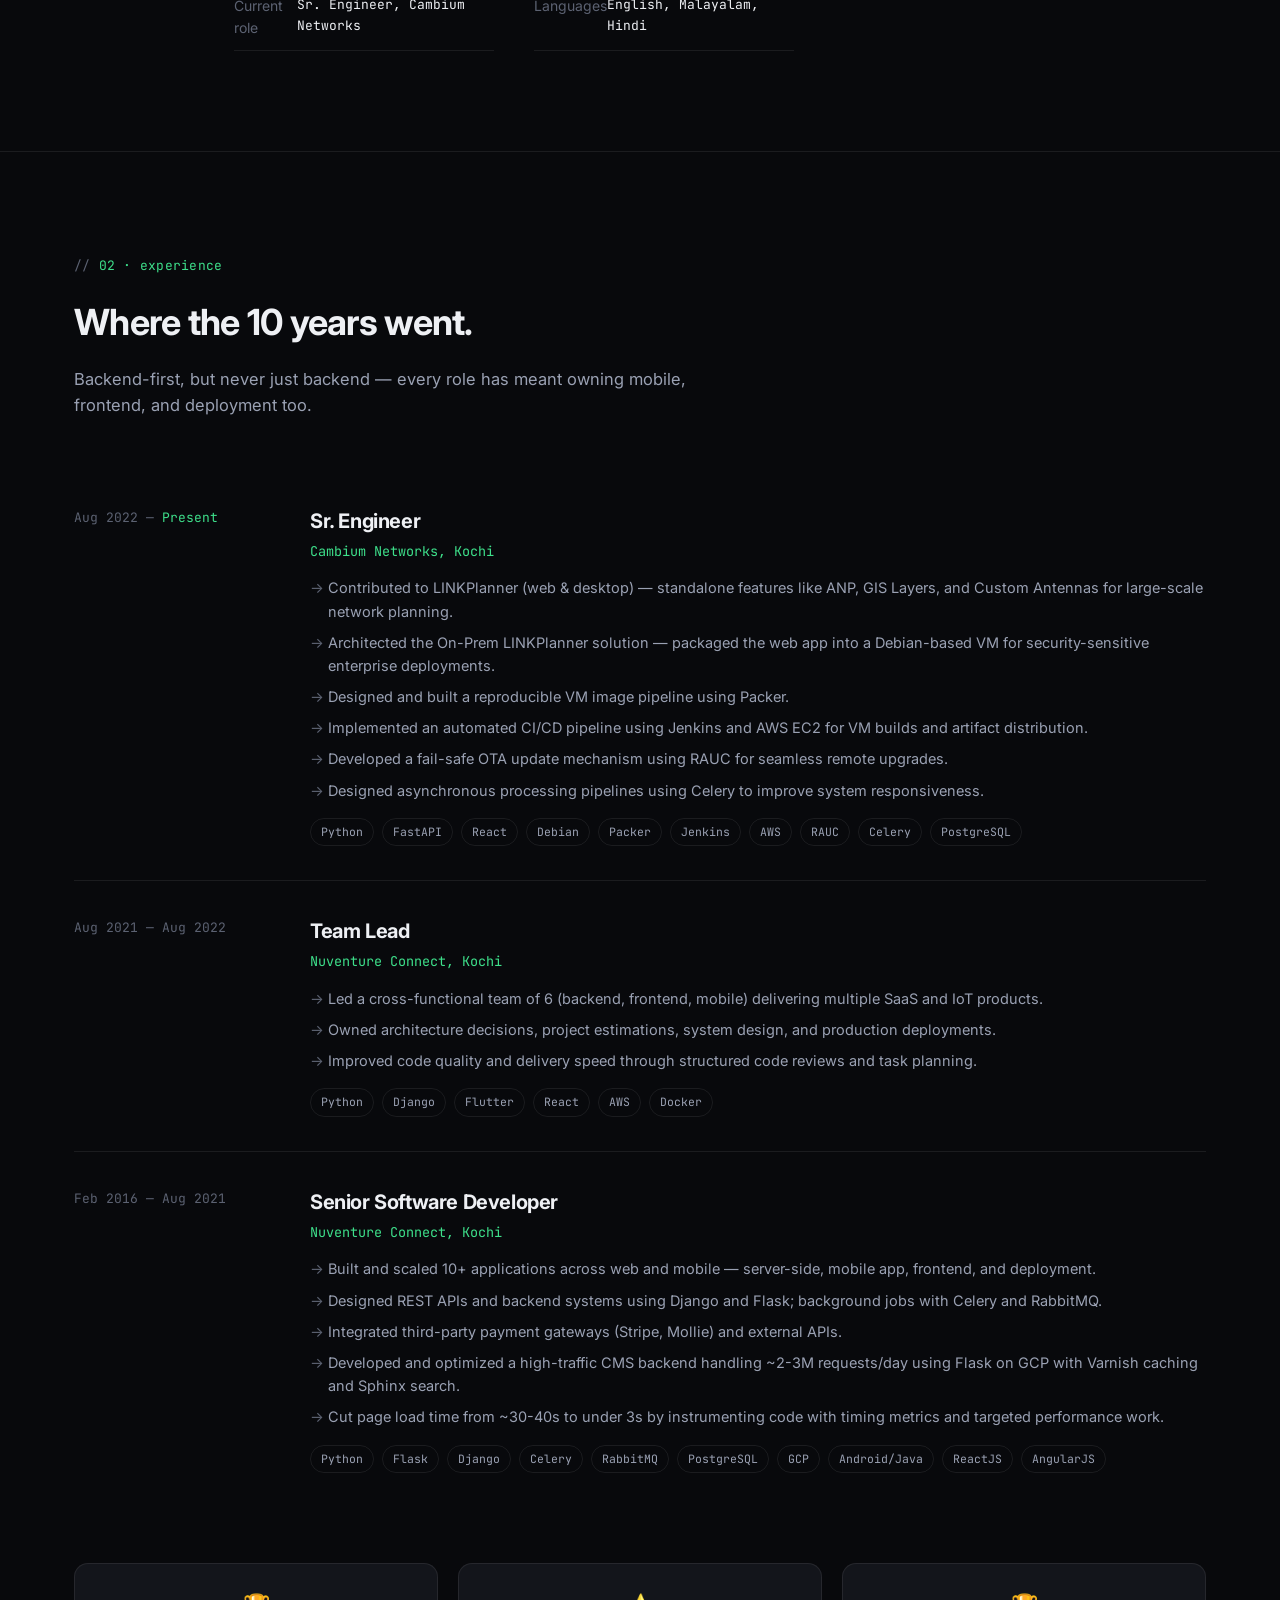
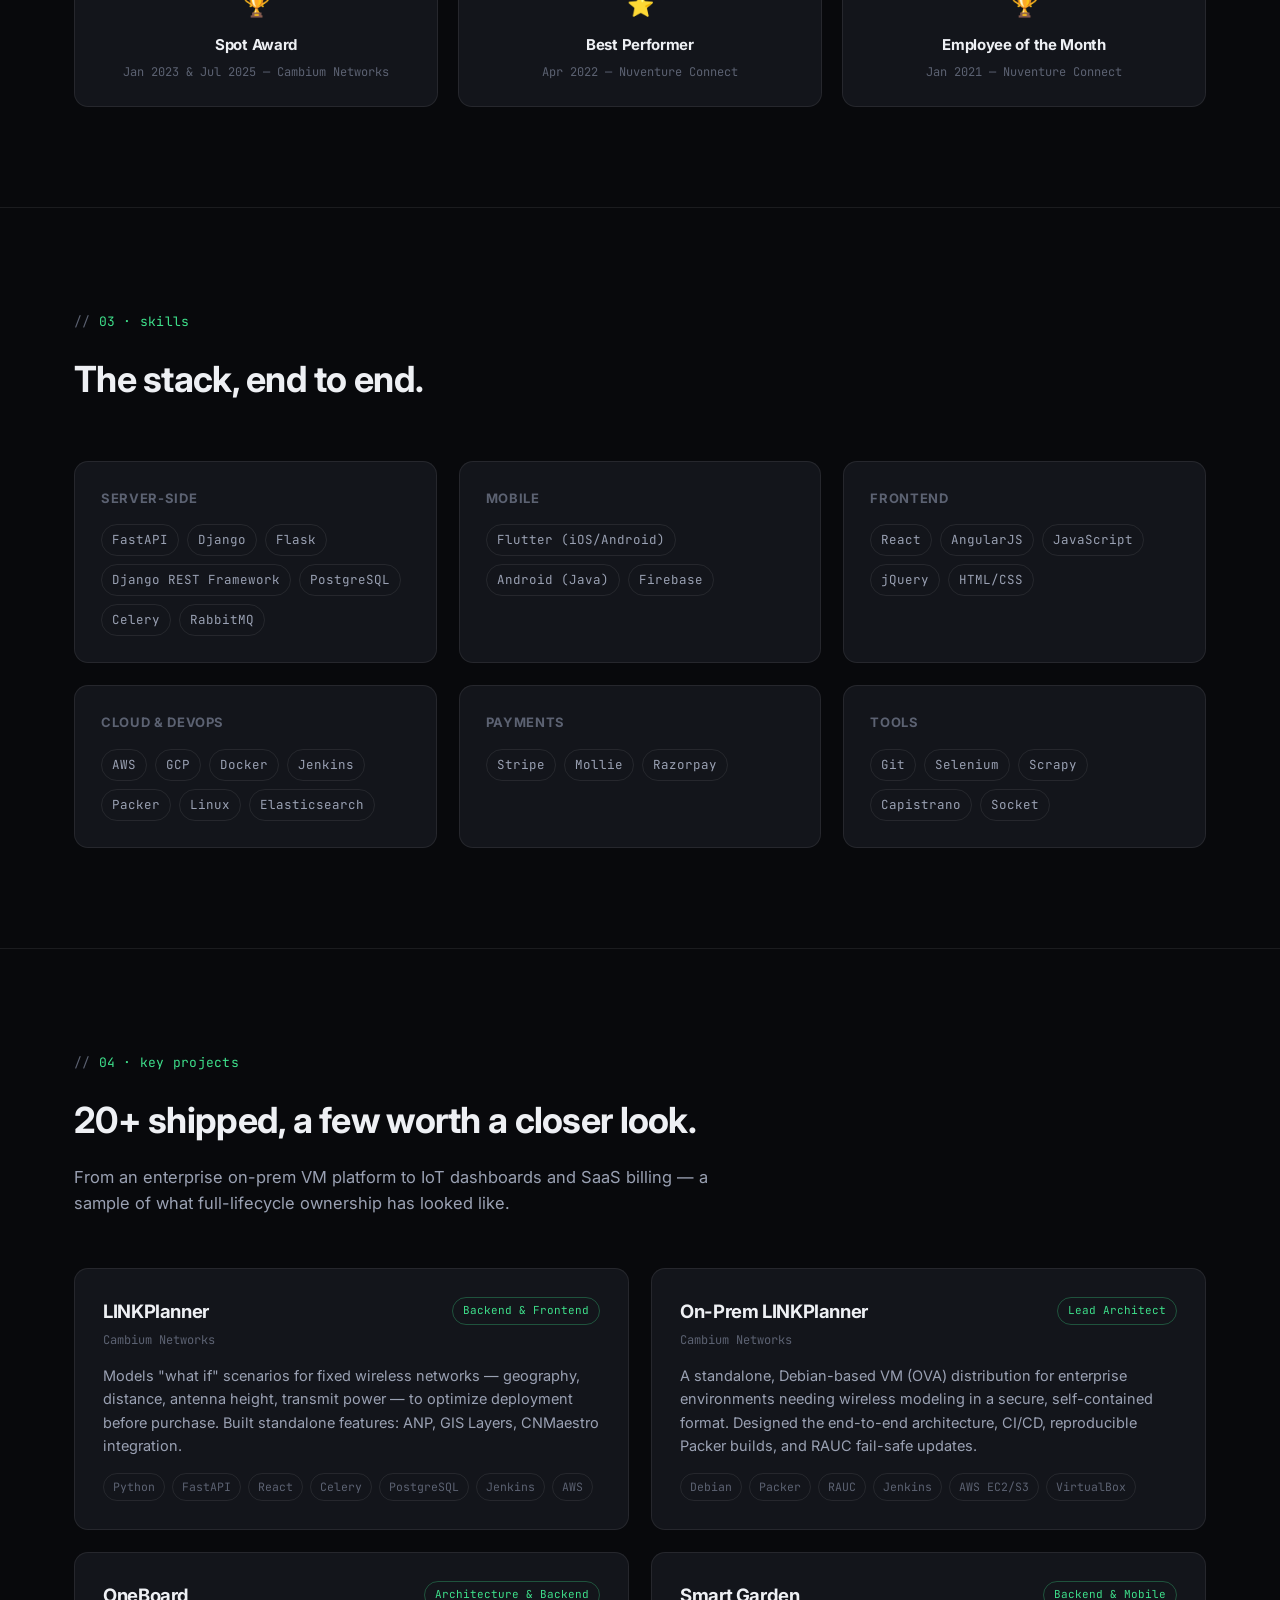
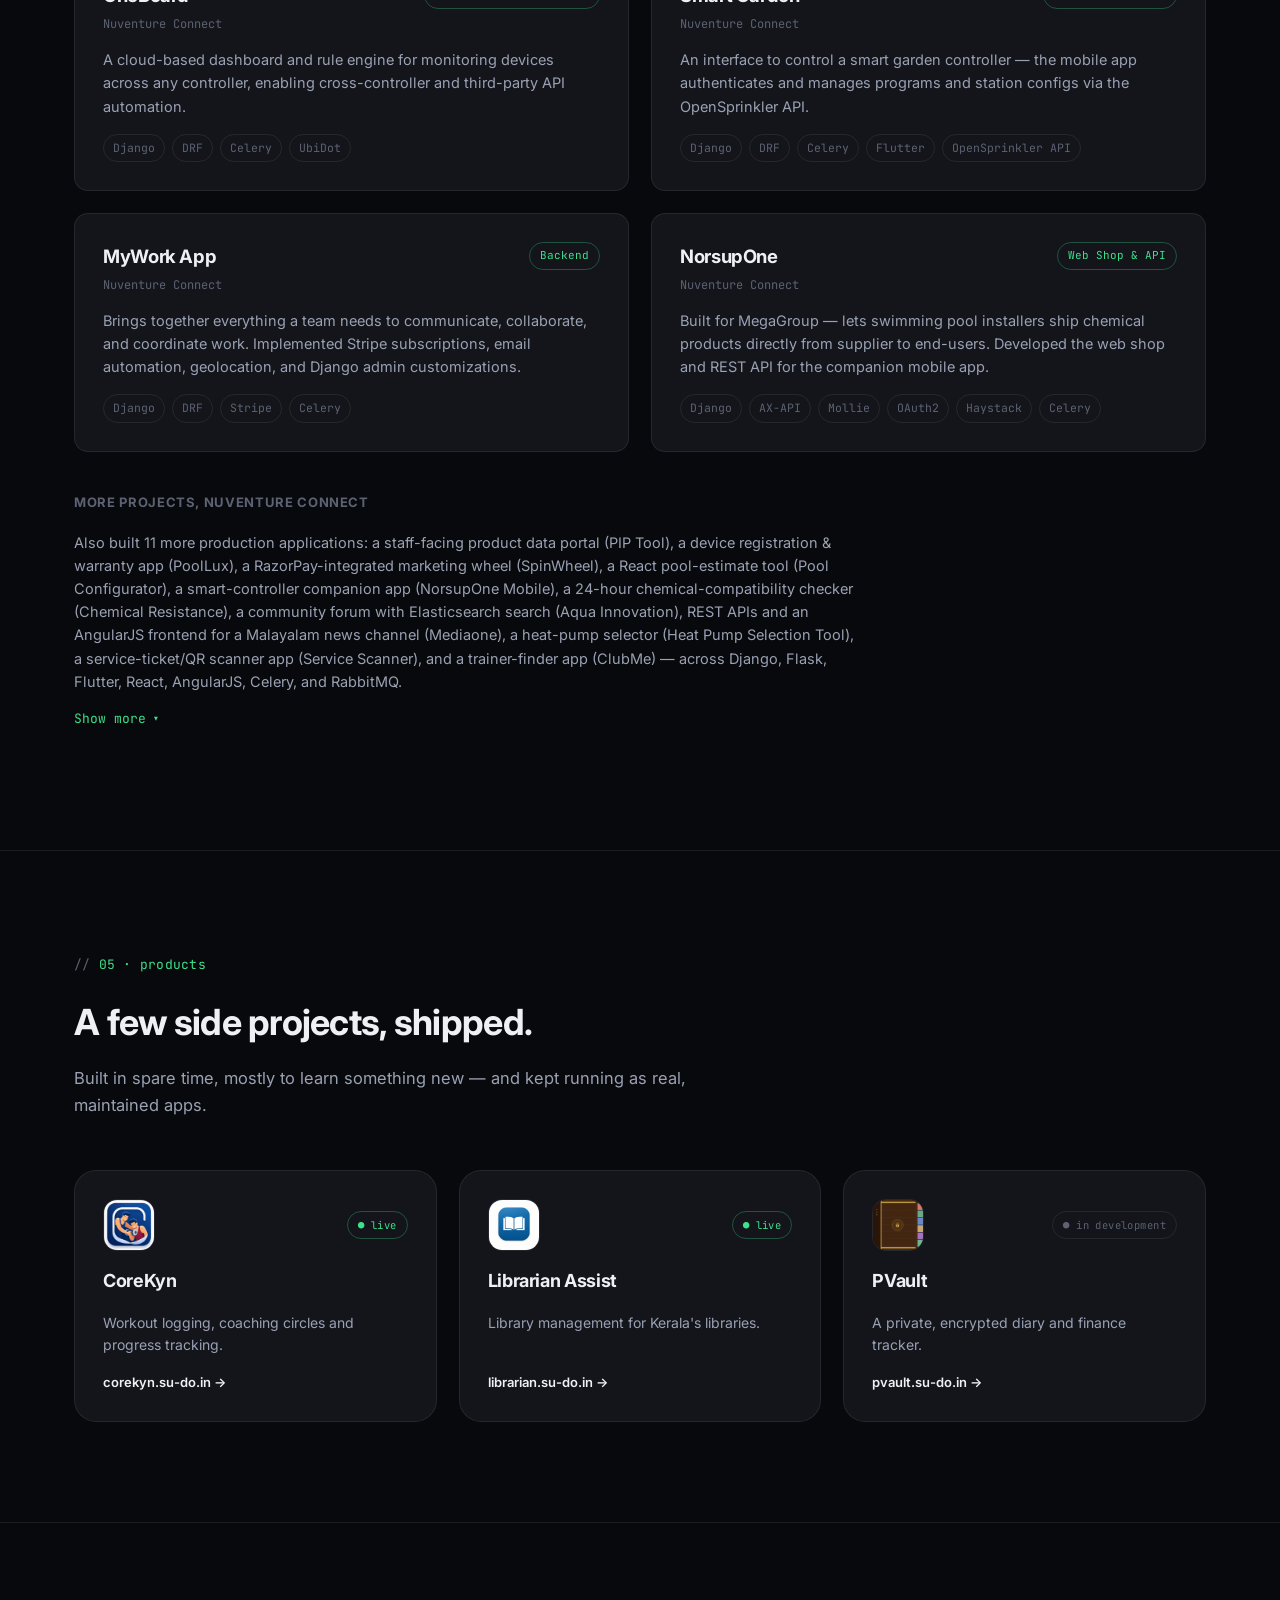
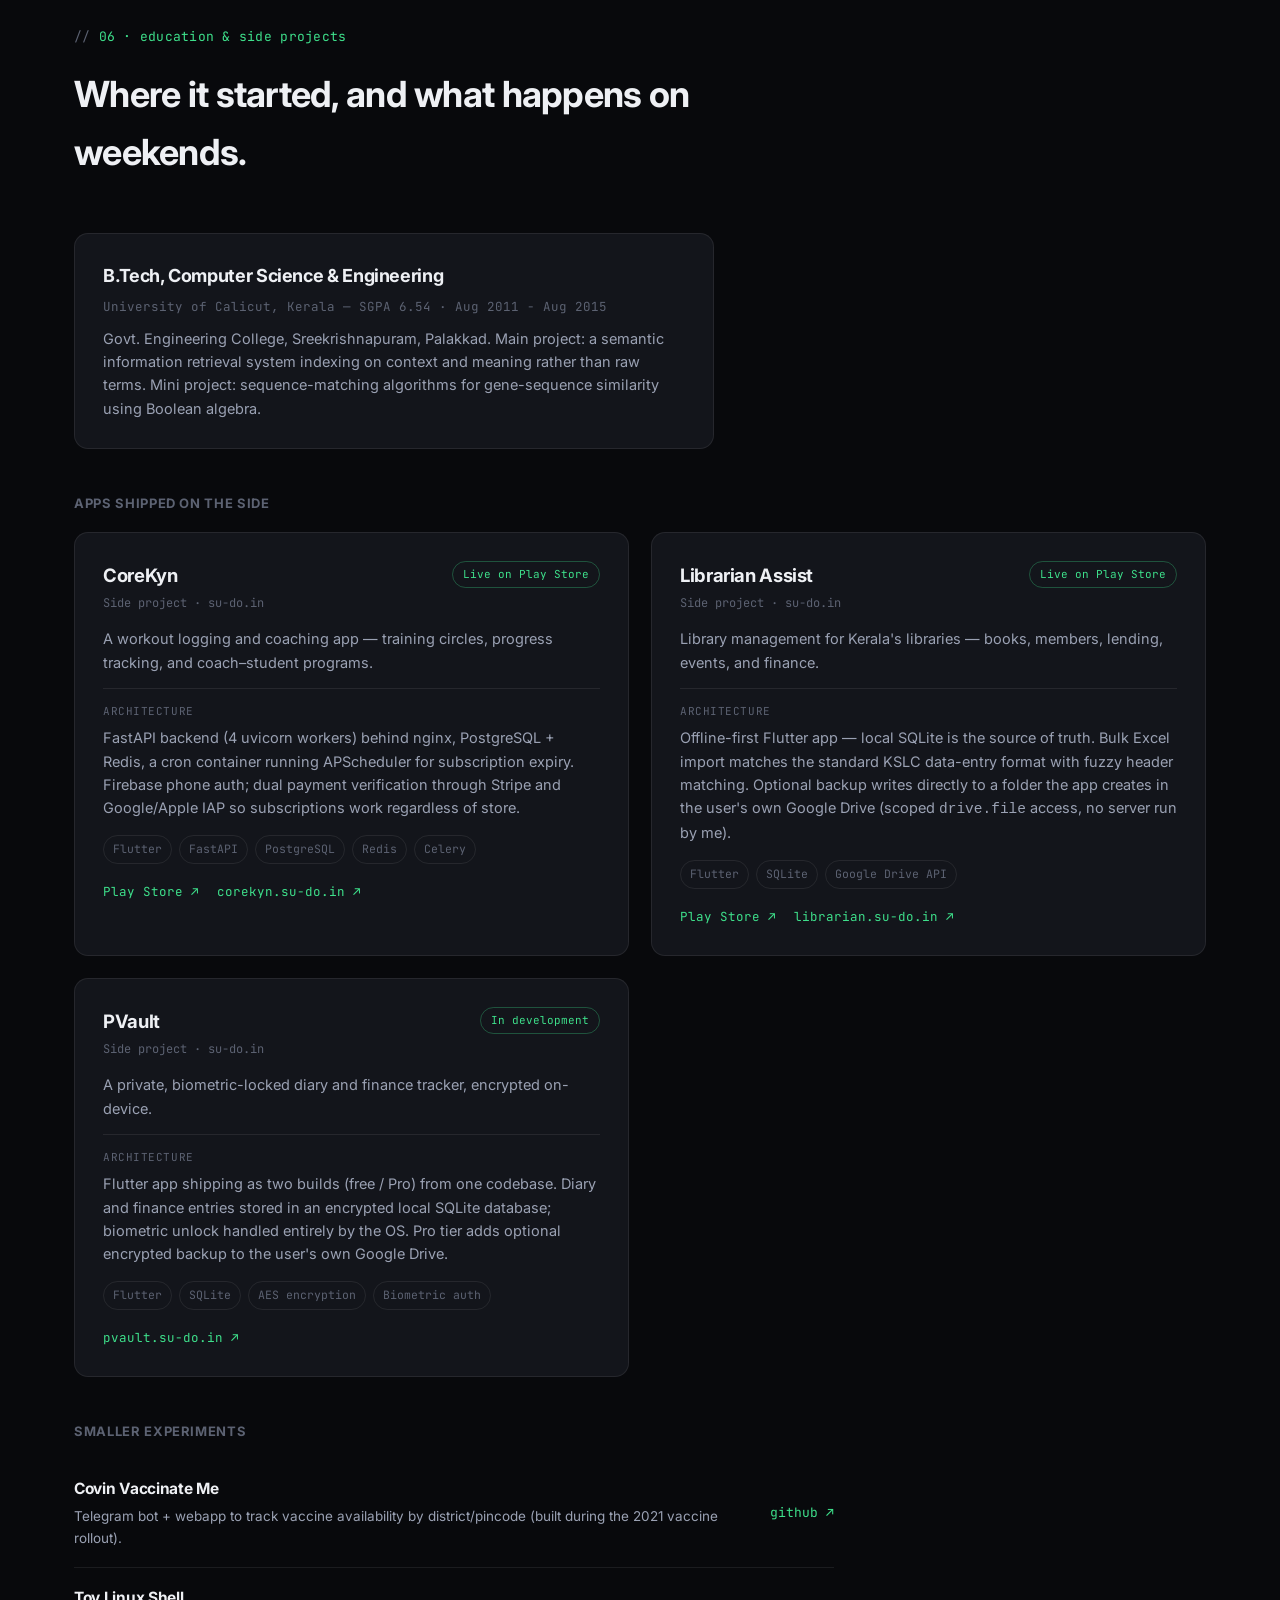
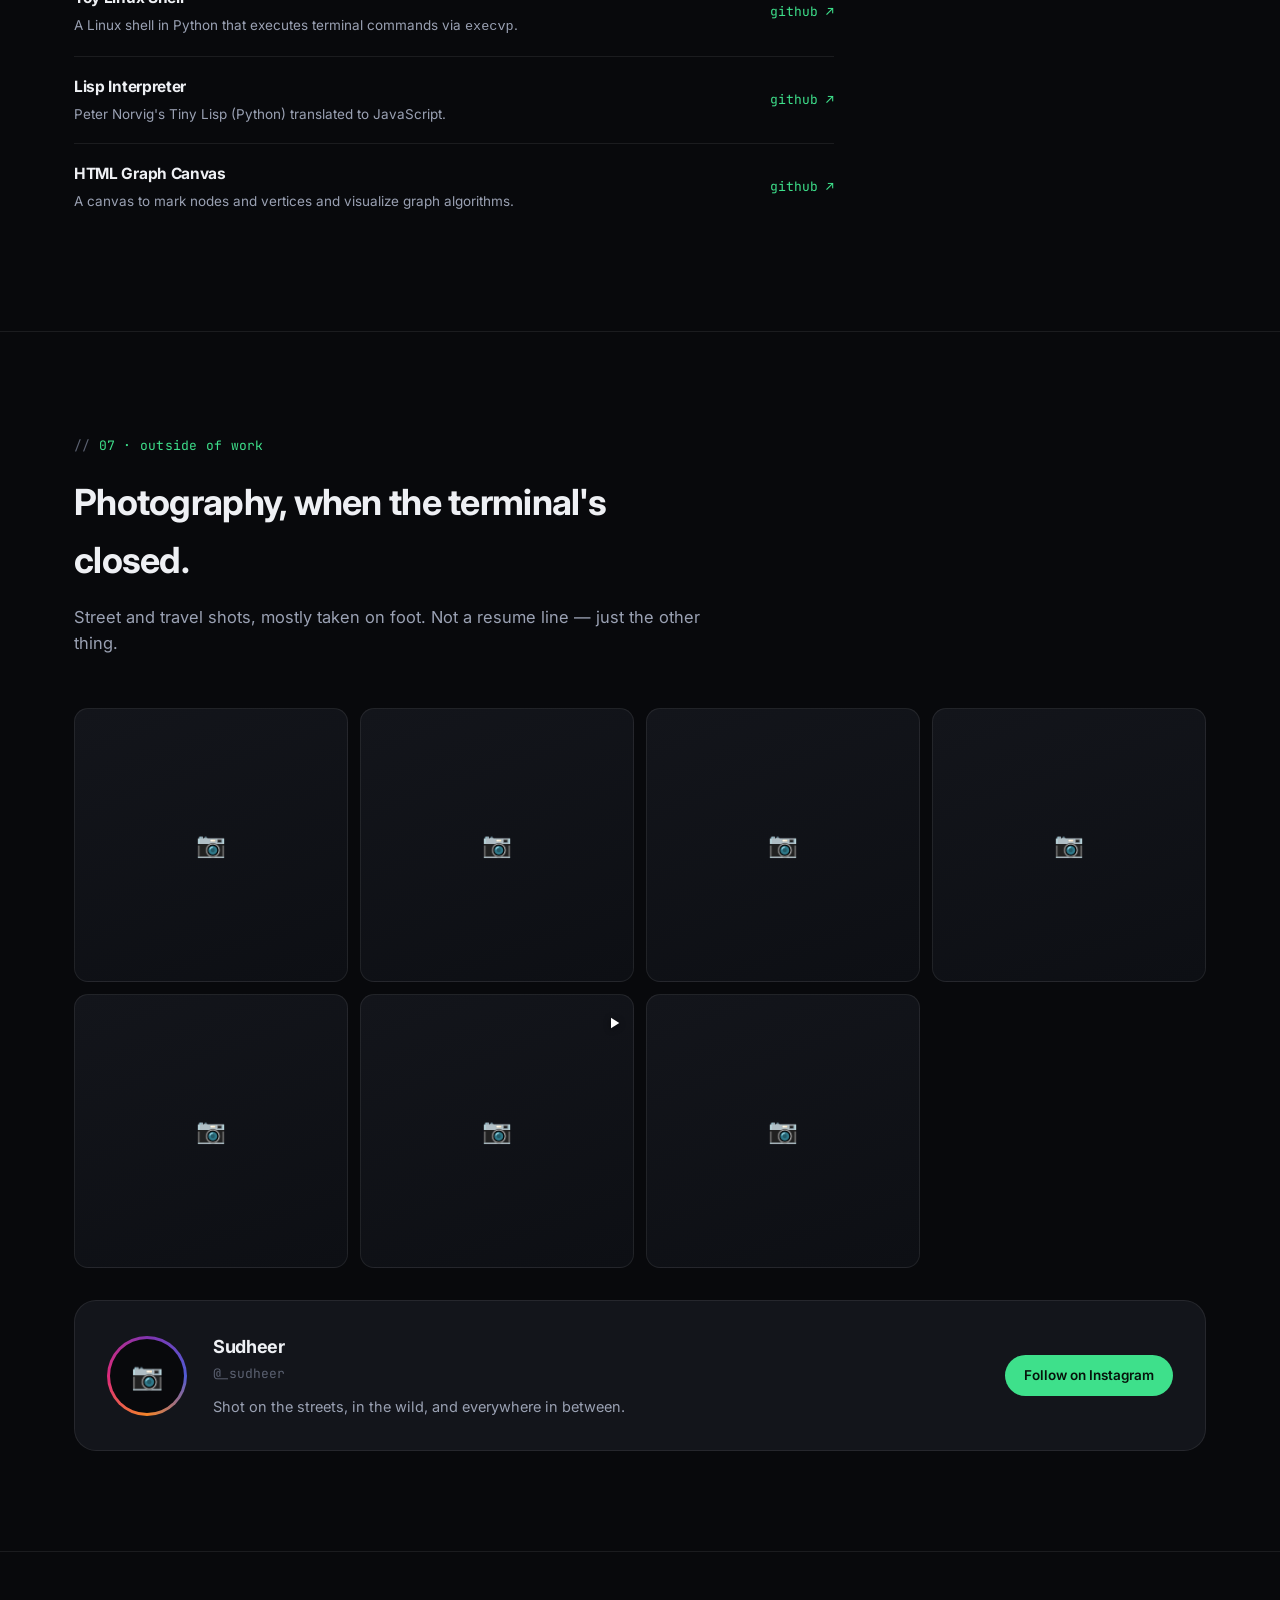
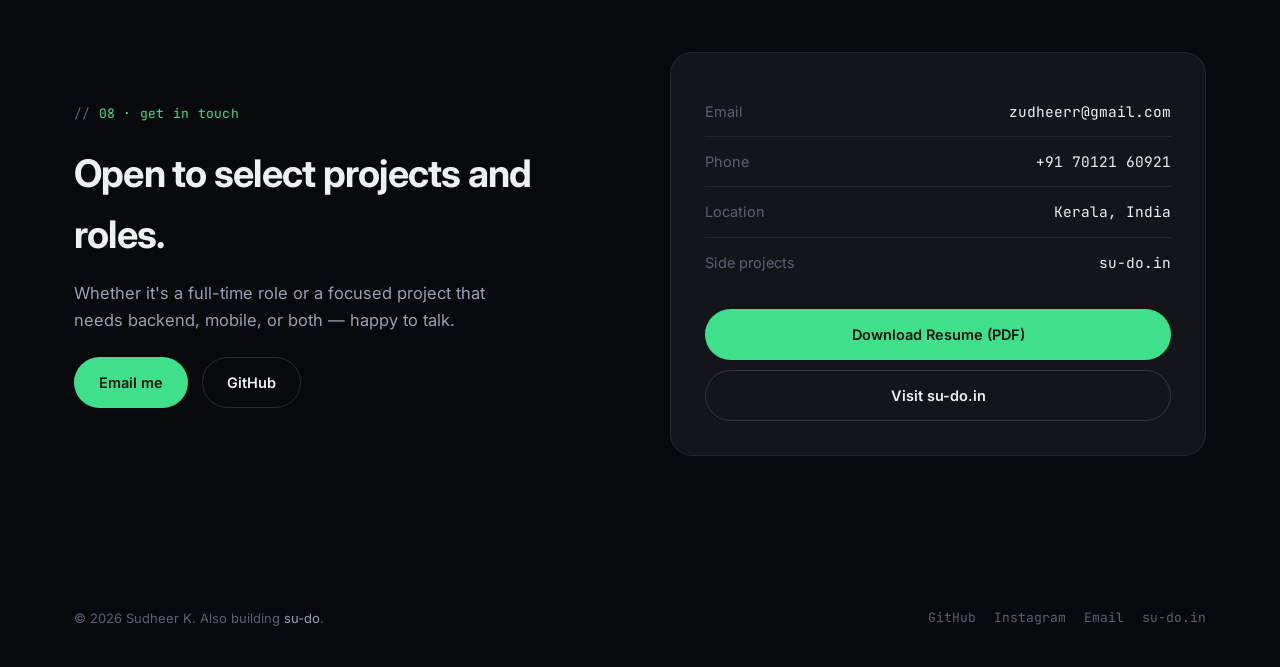
==== commit d23e5740: "UI Revamp update projects" ====
--- a/index.html
+++ b/index.html
@@ -328,63 +328,81 @@
 
       <div class="more-projects reveal">
         <h3>More projects, Nuventure Connect</h3>
-        <div class="more-grid">
-          <div class="more-item">
-            <h5>Product Information Portal</h5>
-            <p>Staff-facing product data portal pulling from Perfion, organized per parent item.</p>
-            <span class="org">Django · Celery · XlsxWriter</span>
-          </div>
-          <div class="more-item">
-            <h5>PoolLux</h5>
-            <p>Mobile app for device registration and warranty/service requests.</p>
-            <span class="org">Django · DRF · Flutter</span>
-          </div>
-          <div class="more-item">
-            <h5>SpinWheel</h5>
-            <p>Marketing app offering prizes/discounts to site visitors via a freebie wheel.</p>
-            <span class="org">Django · RazorPay</span>
-          </div>
-          <div class="more-item">
-            <h5>Pool Configurator</h5>
-            <p>React web app helping customers enquire and generate pool estimates.</p>
-            <span class="org">Django · DRF · ReactJS</span>
-          </div>
-          <div class="more-item">
-            <h5>NorsupOne Mobile</h5>
-            <p>App to control smart controllers — provisioning, sensor calibration.</p>
-            <span class="org">Flutter · Dart</span>
-          </div>
-          <div class="more-item">
-            <h5>Chemical Resistance</h5>
-            <p>Built in 24 hours — checks item suitability for a given chemical or fluid.</p>
-            <span class="org">Django</span>
-          </div>
-          <div class="more-item">
-            <h5>Aqua Innovation</h5>
-            <p>A forum where innovators meet customers and professionals.</p>
-            <span class="org">Django Machina · Haystack · Celery</span>
-          </div>
-          <div class="more-item">
-            <h5>Mediaone</h5>
-            <p>RESTful APIs and frontend logic for a Malayalam news channel's web/mobile services.</p>
-            <span class="org">DRF · AngularJS · Elasticsearch</span>
-          </div>
-          <div class="more-item">
-            <h5>Heat Pump Selection Tool</h5>
-            <p>Mobile app to select the most economical heat pump for given specs.</p>
-            <span class="org">Django · DRF · Flutter</span>
-          </div>
-          <div class="more-item">
-            <h5>Service Scanner</h5>
-            <p>App for MegaGroup's service center to view/update tickets and scan/generate QR labels.</p>
-            <span class="org">Flutter · Dart</span>
-          </div>
-          <div class="more-item">
-            <h5>ClubMe</h5>
-            <p>Trainer-finder app — Android features and rich-text post creation for the web.</p>
-            <span class="org">Android · Firebase · Django</span>
-          </div>
-        </div>
+        <p class="more-summary">
+          Also built 11 more production applications: a staff-facing product data portal (PIP
+          Tool), a device registration &amp; warranty app (PoolLux), a RazorPay-integrated
+          marketing wheel (SpinWheel), a React pool-estimate tool (Pool Configurator), a
+          smart-controller companion app (NorsupOne Mobile), a 24-hour chemical-compatibility
+          checker (Chemical Resistance), a community forum with Elasticsearch search (Aqua
+          Innovation), REST APIs and an AngularJS frontend for a Malayalam news channel
+          (Mediaone), a heat-pump selector (Heat Pump Selection Tool), a service-ticket/QR
+          scanner app (Service Scanner), and a trainer-finder app (ClubMe) — across Django,
+          Flask, Flutter, React, AngularJS, Celery, and RabbitMQ.
+        </p>
+
+        <details class="more-details">
+          <summary>
+            <span class="more-label">Show more</span><span class="less-label">Show less</span>
+            <span class="chevron">&#9662;</span>
+          </summary>
+          <div class="more-grid">
+            <div class="more-item">
+              <h5>Product Information Portal</h5>
+              <p>Staff-facing product data portal pulling from Perfion, organized per parent item.</p>
+              <span class="org">Django · Celery · XlsxWriter</span>
+            </div>
+            <div class="more-item">
+              <h5>PoolLux</h5>
+              <p>Mobile app for device registration and warranty/service requests.</p>
+              <span class="org">Django · DRF · Flutter</span>
+            </div>
+            <div class="more-item">
+              <h5>SpinWheel</h5>
+              <p>Marketing app offering prizes/discounts to site visitors via a freebie wheel.</p>
+              <span class="org">Django · RazorPay</span>
+            </div>
+            <div class="more-item">
+              <h5>Pool Configurator</h5>
+              <p>React web app helping customers enquire and generate pool estimates.</p>
+              <span class="org">Django · DRF · ReactJS</span>
+            </div>
+            <div class="more-item">
+              <h5>NorsupOne Mobile</h5>
+              <p>App to control smart controllers — provisioning, sensor calibration.</p>
+              <span class="org">Flutter · Dart</span>
+            </div>
+            <div class="more-item">
+              <h5>Chemical Resistance</h5>
+              <p>Built in 24 hours — checks item suitability for a given chemical or fluid.</p>
+              <span class="org">Django</span>
+            </div>
+            <div class="more-item">
+              <h5>Aqua Innovation</h5>
+              <p>A forum where innovators meet customers and professionals.</p>
+              <span class="org">Django Machina · Haystack · Celery</span>
+            </div>
+            <div class="more-item">
+              <h5>Mediaone</h5>
+              <p>RESTful APIs and frontend logic for a Malayalam news channel's web/mobile services.</p>
+              <span class="org">DRF · AngularJS · Elasticsearch</span>
+            </div>
+            <div class="more-item">
+              <h5>Heat Pump Selection Tool</h5>
+              <p>Mobile app to select the most economical heat pump for given specs.</p>
+              <span class="org">Django · DRF · Flutter</span>
+            </div>
+            <div class="more-item">
+              <h5>Service Scanner</h5>
+              <p>App for MegaGroup's service center to view/update tickets and scan/generate QR labels.</p>
+              <span class="org">Flutter · Dart</span>
+            </div>
+            <div class="more-item">
+              <h5>ClubMe</h5>
+              <p>Trainer-finder app — Android features and rich-text post creation for the web.</p>
+              <span class="org">Android · Firebase · Django</span>
+            </div>
+          </div>
+        </details>
       </div>
     </div>
   </section>
@@ -441,7 +459,61 @@
         <p>Govt. Engineering College, Sreekrishnapuram, Palakkad. Main project: a semantic information retrieval system indexing on context and meaning rather than raw terms. Mini project: sequence-matching algorithms for gene-sequence similarity using Boolean algebra.</p>
       </div>
 
-      <div class="side-list reveal" style="margin-top:44px;max-width:760px;">
+      <h3 class="subsection-label reveal">Apps shipped on the side</h3>
+      <div class="projects-grid reveal">
+        <div class="project-card">
+          <div class="top">
+            <div><h3>CoreKyn</h3><span class="org">Side project &middot; su-do.in</span></div>
+            <span class="role-pill">Live on Play Store</span>
+          </div>
+          <p>A workout logging and coaching app — training circles, progress tracking, and coach&ndash;student programs.</p>
+          <div class="arch">
+            <span>Architecture</span>
+            <p>FastAPI backend (4 uvicorn workers) behind nginx, PostgreSQL + Redis, a cron container running APScheduler for subscription expiry. Firebase phone auth; dual payment verification through Stripe and Google/Apple IAP so subscriptions work regardless of store.</p>
+          </div>
+          <div class="tags"><span>Flutter</span><span>FastAPI</span><span>PostgreSQL</span><span>Redis</span><span>Celery</span></div>
+          <div class="actions">
+            <a href="https://play.google.com/store/apps/details?id=com.sudo.corekyn" target="_blank" rel="noopener">Play Store &#8599;</a>
+            <a href="https://corekyn.su-do.in" target="_blank" rel="noopener">corekyn.su-do.in &#8599;</a>
+          </div>
+        </div>
+
+        <div class="project-card">
+          <div class="top">
+            <div><h3>Librarian Assist</h3><span class="org">Side project &middot; su-do.in</span></div>
+            <span class="role-pill">Live on Play Store</span>
+          </div>
+          <p>Library management for Kerala's libraries — books, members, lending, events, and finance.</p>
+          <div class="arch">
+            <span>Architecture</span>
+            <p>Offline-first Flutter app — local SQLite is the source of truth. Bulk Excel import matches the standard KSLC data-entry format with fuzzy header matching. Optional backup writes directly to a folder the app creates in the user's own Google Drive (scoped <code>drive.file</code> access, no server run by me).</p>
+          </div>
+          <div class="tags"><span>Flutter</span><span>SQLite</span><span>Google Drive API</span></div>
+          <div class="actions">
+            <a href="https://play.google.com/store/apps/details?id=com.sudo.librarian_assist" target="_blank" rel="noopener">Play Store &#8599;</a>
+            <a href="https://librarian.su-do.in" target="_blank" rel="noopener">librarian.su-do.in &#8599;</a>
+          </div>
+        </div>
+
+        <div class="project-card">
+          <div class="top">
+            <div><h3>PVault</h3><span class="org">Side project &middot; su-do.in</span></div>
+            <span class="role-pill">In development</span>
+          </div>
+          <p>A private, biometric-locked diary and finance tracker, encrypted on-device.</p>
+          <div class="arch">
+            <span>Architecture</span>
+            <p>Flutter app shipping as two builds (free / Pro) from one codebase. Diary and finance entries stored in an encrypted local SQLite database; biometric unlock handled entirely by the OS. Pro tier adds optional encrypted backup to the user's own Google Drive.</p>
+          </div>
+          <div class="tags"><span>Flutter</span><span>SQLite</span><span>AES encryption</span><span>Biometric auth</span></div>
+          <div class="actions">
+            <a href="https://pvault.su-do.in" target="_blank" rel="noopener">pvault.su-do.in &#8599;</a>
+          </div>
+        </div>
+      </div>
+
+      <h3 class="subsection-label reveal">Smaller experiments</h3>
+      <div class="side-list reveal" style="max-width:760px;">
         <div class="side-row">
           <div><h4>Covin Vaccinate Me</h4><p>Telegram bot + webapp to track vaccine availability by district/pincode (built during the 2021 vaccine rollout).</p></div>
           <a href="https://github.com/zudheer/cowin-bot" target="_blank" rel="noopener">github &#8599;</a>
@@ -470,28 +542,41 @@
         <p>Street and travel shots, mostly taken on foot. Not a resume line — just the other thing.</p>
       </div>
 
-      <div class="insta-grid reveal">
-        <blockquote class="instagram-media" data-instgrm-permalink="https://www.instagram.com/p/DZUEwVij6Mm/" data-instgrm-version="14" style="background:#FFF; border:0; border-radius:3px; box-shadow:0 0 1px 0 rgba(0,0,0,0.5),0 1px 10px 0 rgba(0,0,0,0.15); margin:0; max-width:540px; min-width:326px; padding:0; width:100%;">
-          <div class="insta-fallback"><a href="https://www.instagram.com/p/DZUEwVij6Mm/" target="_blank" rel="noopener">View on Instagram &#8599;</a></div>
-        </blockquote>
-        <blockquote class="instagram-media" data-instgrm-permalink="https://www.instagram.com/p/DY2LHD9j35N/" data-instgrm-version="14" style="background:#FFF; border:0; border-radius:3px; box-shadow:0 0 1px 0 rgba(0,0,0,0.5),0 1px 10px 0 rgba(0,0,0,0.15); margin:0; max-width:540px; min-width:326px; padding:0; width:100%;">
-          <div class="insta-fallback"><a href="https://www.instagram.com/p/DY2LHD9j35N/" target="_blank" rel="noopener">View on Instagram &#8599;</a></div>
-        </blockquote>
-        <blockquote class="instagram-media" data-instgrm-permalink="https://www.instagram.com/p/DXTdiy6j7nL/" data-instgrm-version="14" style="background:#FFF; border:0; border-radius:3px; box-shadow:0 0 1px 0 rgba(0,0,0,0.5),0 1px 10px 0 rgba(0,0,0,0.15); margin:0; max-width:540px; min-width:326px; padding:0; width:100%;">
-          <div class="insta-fallback"><a href="https://www.instagram.com/p/DXTdiy6j7nL/" target="_blank" rel="noopener">View on Instagram &#8599;</a></div>
-        </blockquote>
-        <blockquote class="instagram-media" data-instgrm-permalink="https://www.instagram.com/p/DVX2TLtD8jU/" data-instgrm-version="14" style="background:#FFF; border:0; border-radius:3px; box-shadow:0 0 1px 0 rgba(0,0,0,0.5),0 1px 10px 0 rgba(0,0,0,0.15); margin:0; max-width:540px; min-width:326px; padding:0; width:100%;">
-          <div class="insta-fallback"><a href="https://www.instagram.com/p/DVX2TLtD8jU/" target="_blank" rel="noopener">View on Instagram &#8599;</a></div>
-        </blockquote>
-        <blockquote class="instagram-media" data-instgrm-permalink="https://www.instagram.com/p/DTc1nfRj7qS/" data-instgrm-version="14" style="background:#FFF; border:0; border-radius:3px; box-shadow:0 0 1px 0 rgba(0,0,0,0.5),0 1px 10px 0 rgba(0,0,0,0.15); margin:0; max-width:540px; min-width:326px; padding:0; width:100%;">
-          <div class="insta-fallback"><a href="https://www.instagram.com/p/DTc1nfRj7qS/" target="_blank" rel="noopener">View on Instagram &#8599;</a></div>
-        </blockquote>
-        <blockquote class="instagram-media" data-instgrm-permalink="https://www.instagram.com/reel/DQ0mD0WD0VQ/" data-instgrm-version="14" style="background:#FFF; border:0; border-radius:3px; box-shadow:0 0 1px 0 rgba(0,0,0,0.5),0 1px 10px 0 rgba(0,0,0,0.15); margin:0; max-width:540px; min-width:326px; padding:0; width:100%;">
-          <div class="insta-fallback"><a href="https://www.instagram.com/reel/DQ0mD0WD0VQ/" target="_blank" rel="noopener">View on Instagram &#8599;</a></div>
-        </blockquote>
-        <blockquote class="instagram-media" data-instgrm-permalink="https://www.instagram.com/p/DOYll_mD_m3/" data-instgrm-version="14" style="background:#FFF; border:0; border-radius:3px; box-shadow:0 0 1px 0 rgba(0,0,0,0.5),0 1px 10px 0 rgba(0,0,0,0.15); margin:0; max-width:540px; min-width:326px; padding:0; width:100%;">
-          <div class="insta-fallback"><a href="https://www.instagram.com/p/DOYll_mD_m3/" target="_blank" rel="noopener">View on Instagram &#8599;</a></div>
-        </blockquote>
+      <!--
+        Each tile links straight to the Instagram post. Drop a square-cropped
+        JPG at the path noted in the comment and swap the placeholder <div>
+        for <img src="...jpg" alt="..."> — see README for details.
+      -->
+      <div class="photo-grid reveal">
+        <a href="https://www.instagram.com/p/DZUEwVij6Mm/" target="_blank" rel="noopener">
+          <img src="assets/img/photography/1.jpg" alt="" loading="lazy" onerror="this.closest('a').classList.add('img-missing')">
+          <div class="overlay"><svg viewBox="0 0 24 24" fill="none" stroke="currentColor" stroke-width="2"><rect x="2" y="2" width="20" height="20" rx="5"/><circle cx="12" cy="12" r="4"/><circle cx="17.5" cy="6.5" r="1"/></svg></div>
+        </a>
+        <a href="https://www.instagram.com/p/DY2LHD9j35N/" target="_blank" rel="noopener">
+          <img src="assets/img/photography/2.jpg" alt="" loading="lazy" onerror="this.closest('a').classList.add('img-missing')">
+          <div class="overlay"><svg viewBox="0 0 24 24" fill="none" stroke="currentColor" stroke-width="2"><rect x="2" y="2" width="20" height="20" rx="5"/><circle cx="12" cy="12" r="4"/><circle cx="17.5" cy="6.5" r="1"/></svg></div>
+        </a>
+        <a href="https://www.instagram.com/p/DXTdiy6j7nL/" target="_blank" rel="noopener">
+          <img src="assets/img/photography/3.jpg" alt="" loading="lazy" onerror="this.closest('a').classList.add('img-missing')">
+          <div class="overlay"><svg viewBox="0 0 24 24" fill="none" stroke="currentColor" stroke-width="2"><rect x="2" y="2" width="20" height="20" rx="5"/><circle cx="12" cy="12" r="4"/><circle cx="17.5" cy="6.5" r="1"/></svg></div>
+        </a>
+        <a href="https://www.instagram.com/p/DVX2TLtD8jU/" target="_blank" rel="noopener">
+          <img src="assets/img/photography/4.jpg" alt="" loading="lazy" onerror="this.closest('a').classList.add('img-missing')">
+          <div class="overlay"><svg viewBox="0 0 24 24" fill="none" stroke="currentColor" stroke-width="2"><rect x="2" y="2" width="20" height="20" rx="5"/><circle cx="12" cy="12" r="4"/><circle cx="17.5" cy="6.5" r="1"/></svg></div>
+        </a>
+        <a href="https://www.instagram.com/p/DTc1nfRj7qS/" target="_blank" rel="noopener">
+          <img src="assets/img/photography/5.jpg" alt="" loading="lazy" onerror="this.closest('a').classList.add('img-missing')">
+          <div class="overlay"><svg viewBox="0 0 24 24" fill="none" stroke="currentColor" stroke-width="2"><rect x="2" y="2" width="20" height="20" rx="5"/><circle cx="12" cy="12" r="4"/><circle cx="17.5" cy="6.5" r="1"/></svg></div>
+        </a>
+        <a href="https://www.instagram.com/reel/DQ0mD0WD0VQ/" target="_blank" rel="noopener">
+          <img src="assets/img/photography/6.jpg" alt="" loading="lazy" onerror="this.closest('a').classList.add('img-missing')">
+          <span class="reel-badge"><svg viewBox="0 0 24 24" fill="currentColor"><path d="M8 5v14l11-7z"/></svg></span>
+          <div class="overlay"><svg viewBox="0 0 24 24" fill="none" stroke="currentColor" stroke-width="2"><rect x="2" y="2" width="20" height="20" rx="5"/><circle cx="12" cy="12" r="4"/><circle cx="17.5" cy="6.5" r="1"/></svg></div>
+        </a>
+        <a href="https://www.instagram.com/p/DOYll_mD_m3/" target="_blank" rel="noopener">
+          <img src="assets/img/photography/7.jpg" alt="" loading="lazy" onerror="this.closest('a').classList.add('img-missing')">
+          <div class="overlay"><svg viewBox="0 0 24 24" fill="none" stroke="currentColor" stroke-width="2"><rect x="2" y="2" width="20" height="20" rx="5"/><circle cx="12" cy="12" r="4"/><circle cx="17.5" cy="6.5" r="1"/></svg></div>
+        </a>
       </div>
 
       <div class="photo-teaser reveal">
@@ -505,8 +590,6 @@
       </div>
     </div>
   </section>
-
-  <script async src="https://www.instagram.com/embed.js"></script>
 
   <section id="contact">
     <div class="container contact-wrap">
--- a/assets/css/main.css
+++ b/assets/css/main.css
@@ -0,0 +1,297 @@
+/* ==========================================================================
+   Sudheer K — resume / portfolio site
+   Same design language as su-do.in: dark, terminal-inspired, premium.
+   ========================================================================== */
+
+:root {
+  --bg: #08090c;
+  --bg-elevated: #0d0f14;
+  --surface: #13151b;
+  --surface-2: #191c24;
+  --border: rgba(255, 255, 255, 0.08);
+  --border-strong: rgba(255, 255, 255, 0.14);
+  --text: #eef0f4;
+  --text-dim: #9aa1b3;
+  --text-faint: #5c6272;
+  --accent: #3ee08b;
+  --accent-soft: rgba(62, 224, 139, 0.12);
+  --accent-2: #8b7bff;
+  --accent-2-soft: rgba(139, 123, 255, 0.12);
+  --radius-sm: 8px;
+  --radius: 14px;
+  --radius-lg: 22px;
+  --font-sans: "Inter", -apple-system, BlinkMacSystemFont, "Segoe UI", sans-serif;
+  --font-mono: "JetBrains Mono", ui-monospace, "SFMono-Regular", Menlo, monospace;
+  --container: 1180px;
+  --shadow-lg: 0 30px 80px -20px rgba(0, 0, 0, 0.6);
+}
+
+* { box-sizing: border-box; }
+html { scroll-behavior: smooth; }
+
+body {
+  margin: 0;
+  background: var(--bg);
+  color: var(--text);
+  font-family: var(--font-sans);
+  font-size: 16px;
+  line-height: 1.6;
+  -webkit-font-smoothing: antialiased;
+}
+
+body::before {
+  content: "";
+  position: fixed;
+  inset: 0;
+  z-index: 0;
+  pointer-events: none;
+  background:
+    radial-gradient(680px circle at 12% -10%, var(--accent-soft), transparent 60%),
+    radial-gradient(600px circle at 100% 10%, var(--accent-2-soft), transparent 55%);
+}
+
+img { max-width: 100%; display: block; }
+a { color: inherit; text-decoration: none; }
+ul { margin: 0; padding: 0; list-style: none; }
+h1, h2, h3, h4 { margin: 0; font-weight: 700; letter-spacing: -0.02em; }
+p { margin: 0; }
+
+.container { width: 100%; max-width: var(--container); margin: 0 auto; padding: 0 24px; position: relative; z-index: 1; }
+section { position: relative; z-index: 1; padding: 100px 0; }
+section + section { border-top: 1px solid var(--border); }
+
+.eyebrow { display: inline-flex; align-items: center; gap: 8px; font-family: var(--font-mono); font-size: 13px; color: var(--accent); letter-spacing: 0.02em; margin-bottom: 18px; }
+.eyebrow::before { content: "//"; color: var(--text-faint); }
+
+.section-head { max-width: 640px; margin-bottom: 52px; }
+.section-head h2 { font-size: clamp(26px, 3.2vw, 36px); }
+.section-head p { margin-top: 14px; color: var(--text-dim); font-size: 16.5px; }
+
+/* buttons */
+.btn { display: inline-flex; align-items: center; gap: 8px; padding: 13px 24px; border-radius: 999px; font-weight: 600; font-size: 14.5px; border: 1px solid transparent; cursor: pointer; transition: transform 0.18s ease, border-color 0.18s ease, background 0.18s ease, color 0.18s ease; white-space: nowrap; }
+.btn:hover { transform: translateY(-2px); }
+.btn-primary { background: var(--accent); color: #06130b; }
+.btn-primary:hover { background: #55e89e; }
+.btn-ghost { background: transparent; color: var(--text); border-color: var(--border-strong); }
+.btn-ghost:hover { border-color: var(--accent); color: var(--accent); }
+.btn-sm { padding: 9px 18px; font-size: 13.5px; }
+
+/* nav */
+.nav { position: sticky; top: 0; z-index: 50; border-bottom: 1px solid transparent; transition: border-color 0.25s ease, background 0.25s ease; }
+.nav.is-scrolled { background: rgba(8, 9, 12, 0.85); backdrop-filter: blur(14px); border-bottom-color: var(--border); }
+.nav .container { display: flex; align-items: center; justify-content: space-between; height: 76px; }
+.brand { display: flex; align-items: center; gap: 10px; font-family: var(--font-mono); font-weight: 600; font-size: 17px; }
+.brand .dot { color: var(--accent); }
+.nav-links { display: flex; align-items: center; gap: 30px; }
+.nav-links a:not(.btn) { color: var(--text-dim); font-size: 14.5px; font-weight: 500; }
+.nav-links a:not(.btn):hover { color: var(--text); }
+.nav-toggle { display: none; background: none; border: none; color: var(--text); font-size: 24px; cursor: pointer; }
+
+/* hero */
+.hero { padding: 148px 0 110px; }
+.hero-grid { display: grid; grid-template-columns: 1.05fr 0.95fr; gap: 60px; align-items: center; }
+.hero h1 { font-size: clamp(34px, 4.6vw, 52px); line-height: 1.1; }
+.hero h1 .accent { color: var(--accent); }
+.hero-sub { margin-top: 20px; font-size: 18px; color: var(--text-dim); max-width: 520px; }
+.hero-cta { display: flex; gap: 14px; margin-top: 32px; flex-wrap: wrap; }
+.hero-meta { display: flex; gap: 28px; margin-top: 44px; flex-wrap: wrap; }
+.hero-meta div { font-family: var(--font-mono); }
+.hero-meta strong { display: block; font-size: 22px; }
+.hero-meta span { font-size: 12px; color: var(--text-faint); text-transform: uppercase; letter-spacing: 0.05em; }
+
+.terminal { background: var(--surface); border: 1px solid var(--border); border-radius: var(--radius-lg); box-shadow: var(--shadow-lg); overflow: hidden; }
+.terminal-bar { display: flex; align-items: center; gap: 8px; padding: 14px 18px; border-bottom: 1px solid var(--border); }
+.terminal-bar span { width: 11px; height: 11px; border-radius: 50%; background: #3a3d47; }
+.terminal-bar span:nth-child(1) { background: #ff5f57; }
+.terminal-bar span:nth-child(2) { background: #febc2e; }
+.terminal-bar span:nth-child(3) { background: #28c840; }
+.terminal-bar em { margin-left: 10px; font-style: normal; font-family: var(--font-mono); font-size: 12.5px; color: var(--text-faint); }
+.terminal-body { padding: 26px 24px 30px; font-family: var(--font-mono); font-size: 13.5px; line-height: 1.85; }
+.terminal-body .k { color: var(--accent-2); }
+.terminal-body .s { color: var(--accent); }
+.terminal-body .c { color: var(--text-faint); }
+.terminal-body .prop { color: var(--text-dim); }
+
+/* about */
+.about-grid { display: grid; grid-template-columns: auto 1fr; gap: 44px; align-items: start; }
+.avatar-mono { width: 116px; height: 116px; border-radius: 28px; overflow: hidden; border: 1px solid var(--border-strong); flex-shrink: 0; }
+.about-copy p { color: var(--text-dim); font-size: 16px; margin-bottom: 16px; max-width: 680px; }
+.fact-grid { display: grid; grid-template-columns: repeat(2, 1fr); gap: 10px 40px; margin-top: 24px; max-width: 560px; }
+.fact-grid div { display: flex; justify-content: space-between; padding: 10px 0; border-bottom: 1px solid var(--border); font-size: 14px; }
+.fact-grid span:first-child { color: var(--text-faint); }
+.fact-grid span:last-child { font-family: var(--font-mono); font-size: 13px; }
+
+/* timeline */
+.timeline { display: flex; flex-direction: column; }
+.tl-item { display: grid; grid-template-columns: 200px 1fr; gap: 36px; padding: 34px 0; border-top: 1px solid var(--border); }
+.tl-item:first-child { border-top: none; }
+.tl-when { font-family: var(--font-mono); font-size: 13px; color: var(--text-faint); padding-top: 3px; }
+.tl-when .current { color: var(--accent); }
+.tl-role h3 { font-size: 20px; }
+.tl-role .company { color: var(--accent); font-family: var(--font-mono); font-size: 13.5px; margin-top: 4px; display: block; }
+.tl-role ul { margin-top: 14px; display: flex; flex-direction: column; gap: 8px; }
+.tl-role li { color: var(--text-dim); font-size: 14.5px; padding-left: 18px; position: relative; }
+.tl-role li::before { content: "\2192"; position: absolute; left: 0; color: var(--text-faint); }
+.tl-role .tags { display: flex; flex-wrap: wrap; gap: 8px; margin-top: 16px; }
+.tl-role .tags span { font-family: var(--font-mono); font-size: 11.5px; color: var(--text-dim); border: 1px solid var(--border); padding: 4px 10px; border-radius: 999px; }
+
+/* skills */
+.skill-groups { display: grid; grid-template-columns: repeat(3, 1fr); gap: 22px; }
+.skill-card { background: var(--surface); border: 1px solid var(--border); border-radius: var(--radius); padding: 26px; }
+.skill-card h4 { font-size: 13px; text-transform: uppercase; letter-spacing: 0.05em; color: var(--text-faint); margin-bottom: 16px; }
+.skill-card .tags { display: flex; flex-wrap: wrap; gap: 8px; }
+.skill-card .tags span { font-family: var(--font-mono); font-size: 12.5px; color: var(--text-dim); border: 1px solid var(--border); padding: 5px 10px; border-radius: 999px; }
+
+/* featured projects */
+.projects-grid { display: grid; grid-template-columns: repeat(2, 1fr); gap: 22px; }
+.project-card { background: var(--surface); border: 1px solid var(--border); border-radius: var(--radius); padding: 28px; transition: transform 0.2s ease, border-color 0.2s ease; }
+.project-card:hover { transform: translateY(-4px); border-color: var(--border-strong); }
+.project-card .top { display: flex; justify-content: space-between; align-items: flex-start; gap: 12px; }
+.project-card h3 { font-size: 18.5px; }
+.project-card .org { font-family: var(--font-mono); font-size: 12px; color: var(--text-faint); margin-top: 4px; display: block; }
+.project-card .role-pill { font-family: var(--font-mono); font-size: 11px; color: var(--accent); border: 1px solid rgba(62, 224, 139, 0.3); padding: 4px 10px; border-radius: 999px; white-space: nowrap; }
+.project-card p { margin-top: 14px; color: var(--text-dim); font-size: 14.5px; }
+.project-card .tags { display: flex; flex-wrap: wrap; gap: 7px; margin-top: 16px; }
+.project-card .tags span { font-family: var(--font-mono); font-size: 11.5px; color: var(--text-faint); border: 1px solid var(--border); padding: 4px 9px; border-radius: 999px; }
+.project-card .arch { margin-top: 14px; padding-top: 14px; border-top: 1px solid var(--border); }
+.project-card .arch span { display: block; font-family: var(--font-mono); font-size: 11px; text-transform: uppercase; letter-spacing: 0.05em; color: var(--text-faint); margin-bottom: 6px; }
+.project-card .arch p { margin-top: 0; }
+.project-card .actions { display: flex; gap: 18px; margin-top: 18px; }
+.project-card .actions a { font-family: var(--font-mono); font-size: 12.5px; color: var(--accent); }
+.project-card .actions a:hover { text-decoration: underline; }
+.subsection-label { font-size: 13px; text-transform: uppercase; letter-spacing: 0.05em; color: var(--text-faint); margin: 44px 0 18px; }
+.subsection-label:first-child { margin-top: 0; }
+
+/* more projects (compact) */
+.more-projects { margin-top: 40px; }
+.more-projects h3 { font-size: 13px; text-transform: uppercase; letter-spacing: 0.05em; color: var(--text-faint); margin-bottom: 18px; }
+.more-summary { color: var(--text-dim); font-size: 14.5px; max-width: 780px; }
+.more-details summary {
+  list-style: none; cursor: pointer; user-select: none;
+  display: inline-flex; align-items: center; gap: 6px;
+  font-family: var(--font-mono); font-size: 13px; color: var(--accent);
+  margin: 16px 0 20px;
+}
+.more-details summary::-webkit-details-marker { display: none; }
+.more-details summary:hover { text-decoration: underline; }
+.more-details summary .less-label { display: none; }
+.more-details[open] summary .more-label { display: none; }
+.more-details[open] summary .less-label { display: inline; }
+.more-details summary .chevron { display: inline-block; transition: transform 0.2s ease; }
+.more-details[open] summary .chevron { transform: rotate(180deg); }
+.more-details .more-grid { margin-top: 4px; }
+.more-grid { display: grid; grid-template-columns: repeat(3, 1fr); gap: 1px; background: var(--border); border: 1px solid var(--border); border-radius: var(--radius); overflow: hidden; }
+.more-item { background: var(--surface); padding: 20px; }
+.more-item h5 { font-size: 14.5px; }
+.more-item p { margin-top: 6px; color: var(--text-dim); font-size: 13px; }
+.more-item .org { display: block; margin-top: 8px; font-family: var(--font-mono); font-size: 11px; color: var(--text-faint); }
+
+/* products (reuse pattern) */
+.products-grid { display: grid; grid-template-columns: repeat(3, 1fr); gap: 22px; }
+.product-card { background: var(--surface); border: 1px solid var(--border); border-radius: var(--radius-lg); padding: 28px; display: flex; flex-direction: column; gap: 16px; transition: transform 0.22s ease, border-color 0.22s ease; }
+.product-card:hover { transform: translateY(-6px); border-color: var(--border-strong); }
+.product-card .icon-wrap { display: flex; align-items: center; justify-content: space-between; }
+.product-card .icon { width: 52px; height: 52px; border-radius: 14px; overflow: hidden; border: 1px solid var(--border); }
+.product-card .icon img { width: 100%; height: 100%; object-fit: cover; }
+.status-pill { font-family: var(--font-mono); font-size: 10.5px; letter-spacing: 0.04em; padding: 5px 10px; border-radius: 999px; border: 1px solid var(--border); color: var(--text-faint); white-space: nowrap; }
+.status-pill.live { color: var(--accent); border-color: rgba(62, 224, 139, 0.3); }
+.product-card h3 { font-size: 18px; }
+.product-card .desc { color: var(--text-dim); font-size: 14px; flex: 1; }
+.product-card .visit { font-size: 13px; font-weight: 600; color: var(--text); display: inline-flex; align-items: center; gap: 6px; }
+
+/* achievements */
+.achv-row { display: grid; grid-template-columns: repeat(3, 1fr); gap: 20px; }
+.achv-card { background: var(--surface); border: 1px solid var(--border); border-radius: var(--radius); padding: 24px; text-align: center; }
+.achv-card .icon { font-size: 22px; margin-bottom: 10px; }
+.achv-card h4 { font-size: 15px; }
+.achv-card span { display: block; margin-top: 6px; font-family: var(--font-mono); font-size: 12px; color: var(--text-faint); }
+
+/* side projects */
+.side-list { display: flex; flex-direction: column; }
+.side-row { display: flex; justify-content: space-between; align-items: center; gap: 20px; padding: 18px 0; border-top: 1px solid var(--border); }
+.side-row:first-child { border-top: none; }
+.side-row h4 { font-size: 15.5px; }
+.side-row p { color: var(--text-dim); font-size: 13.5px; margin-top: 4px; }
+.side-row a { font-family: var(--font-mono); font-size: 13px; color: var(--accent); flex-shrink: 0; }
+
+/* education */
+.edu-card { background: var(--surface); border: 1px solid var(--border); border-radius: var(--radius); padding: 28px; max-width: 640px; }
+.edu-card h3 { font-size: 18px; }
+.edu-card .when { font-family: var(--font-mono); font-size: 12.5px; color: var(--text-faint); margin-top: 6px; display: block; }
+.edu-card p { color: var(--text-dim); font-size: 14.5px; margin-top: 10px; }
+
+/* photography */
+.photo-grid { display: grid; grid-template-columns: repeat(4, 1fr); gap: 12px; margin-bottom: 32px; }
+.photo-grid a { position: relative; display: block; aspect-ratio: 1; border-radius: 14px; overflow: hidden; border: 1px solid var(--border); background: var(--surface); }
+.photo-grid img { width: 100%; height: 100%; object-fit: cover; display: block; transition: transform 0.35s ease; }
+.photo-grid a:hover img { transform: scale(1.07); }
+.photo-grid a.img-missing { display: flex; align-items: center; justify-content: center; background: linear-gradient(160deg, var(--surface), var(--bg-elevated)); color: var(--text-faint); font-size: 24px; }
+.photo-grid a.img-missing img { display: none; }
+.photo-grid a.img-missing::after { content: "\1F4F7"; }
+.photo-grid .overlay {
+  position: absolute; inset: 0; display: flex; align-items: flex-end; justify-content: space-between;
+  padding: 12px; opacity: 0; transition: opacity 0.2s ease;
+  background: linear-gradient(180deg, transparent 55%, rgba(0, 0, 0, 0.62));
+}
+.photo-grid a:hover .overlay { opacity: 1; }
+.photo-grid .overlay svg { width: 18px; height: 18px; color: #fff; }
+.photo-grid .reel-badge { position: absolute; top: 10px; right: 10px; color: #fff; filter: drop-shadow(0 1px 3px rgba(0,0,0,.6)); }
+.photo-grid .reel-badge svg { width: 18px; height: 18px; }
+.photo-teaser { display: flex; align-items: center; gap: 26px; background: var(--surface); border: 1px solid var(--border); border-radius: var(--radius-lg); padding: 32px; flex-wrap: wrap; }
+.photo-teaser .ring { width: 80px; height: 80px; border-radius: 50%; padding: 3px; background: conic-gradient(from 180deg, #f58529, #dd2a7b, #8134af, #515bd4, #f58529); flex-shrink: 0; }
+.photo-teaser .ring-inner { width: 100%; height: 100%; border-radius: 50%; background: var(--bg); display: flex; align-items: center; justify-content: center; font-size: 26px; }
+.photo-teaser .copy { flex: 1; min-width: 220px; }
+.photo-teaser h3 { font-size: 18px; }
+.photo-teaser .handle { font-family: var(--font-mono); color: var(--text-faint); font-size: 13px; margin-top: 2px; display: block; }
+.photo-teaser p { margin-top: 10px; color: var(--text-dim); font-size: 14.5px; max-width: 440px; }
+
+/* contact */
+.contact-wrap { display: grid; grid-template-columns: 1fr 1fr; gap: 60px; align-items: center; }
+.contact-wrap h2 { font-size: clamp(26px, 3.4vw, 38px); }
+.contact-wrap p.lead { margin-top: 16px; color: var(--text-dim); font-size: 16.5px; max-width: 440px; }
+.contact-card { background: var(--surface); border: 1px solid var(--border); border-radius: var(--radius-lg); padding: 34px; }
+.contact-card .line { display: flex; justify-content: space-between; padding: 13px 0; border-bottom: 1px solid var(--border); font-size: 14.5px; }
+.contact-card .line:last-of-type { border-bottom: none; }
+.contact-card .line span:first-child { color: var(--text-faint); }
+.contact-card .line span:last-child { font-family: var(--font-mono); }
+.contact-card .btn { width: 100%; justify-content: center; margin-top: 22px; }
+.contact-card .btn + .btn { margin-top: 10px; }
+
+/* footer */
+footer.site-footer { padding: 52px 0 40px; }
+.footer-bottom { display: flex; justify-content: space-between; align-items: center; flex-wrap: wrap; gap: 14px; }
+.footer-bottom p { font-size: 13px; color: var(--text-faint); }
+.footer-bottom .social { display: flex; gap: 18px; }
+.footer-bottom .social a { color: var(--text-faint); font-family: var(--font-mono); font-size: 13px; }
+.footer-bottom .social a:hover { color: var(--accent); }
+
+/* reveal */
+.reveal { opacity: 0; transform: translateY(18px); transition: opacity 0.7s ease, transform 0.7s ease; }
+.reveal.in { opacity: 1; transform: translateY(0); }
+
+/* responsive */
+@media (max-width: 980px) {
+  .hero-grid { grid-template-columns: 1fr; }
+  .about-grid { grid-template-columns: 1fr; }
+  .skill-groups { grid-template-columns: 1fr 1fr; }
+  .projects-grid { grid-template-columns: 1fr; }
+  .more-grid { grid-template-columns: 1fr 1fr; }
+  .products-grid { grid-template-columns: 1fr 1fr; }
+  .photo-grid { grid-template-columns: repeat(3, 1fr); }
+  .achv-row { grid-template-columns: 1fr; }
+  .contact-wrap { grid-template-columns: 1fr; }
+  .tl-item { grid-template-columns: 1fr; gap: 10px; }
+}
+@media (max-width: 720px) {
+  section { padding: 72px 0; }
+  .nav-links { position: fixed; inset: 76px 0 0 0; background: var(--bg); flex-direction: column; padding: 32px 24px; gap: 22px; align-items: flex-start; border-top: 1px solid var(--border); transform: translateX(100%); transition: transform 0.25s ease; overflow-y: auto; }
+  .nav-links.open { transform: translateX(0); }
+  .nav-toggle { display: block; }
+  .hero { padding: 118px 0 76px; }
+  .fact-grid { grid-template-columns: 1fr; }
+  .skill-groups { grid-template-columns: 1fr; }
+  .more-grid { grid-template-columns: 1fr; }
+  .products-grid { grid-template-columns: 1fr; }
+  .photo-grid { grid-template-columns: repeat(2, 1fr); }
+  .about-grid { text-align: left; }
+}
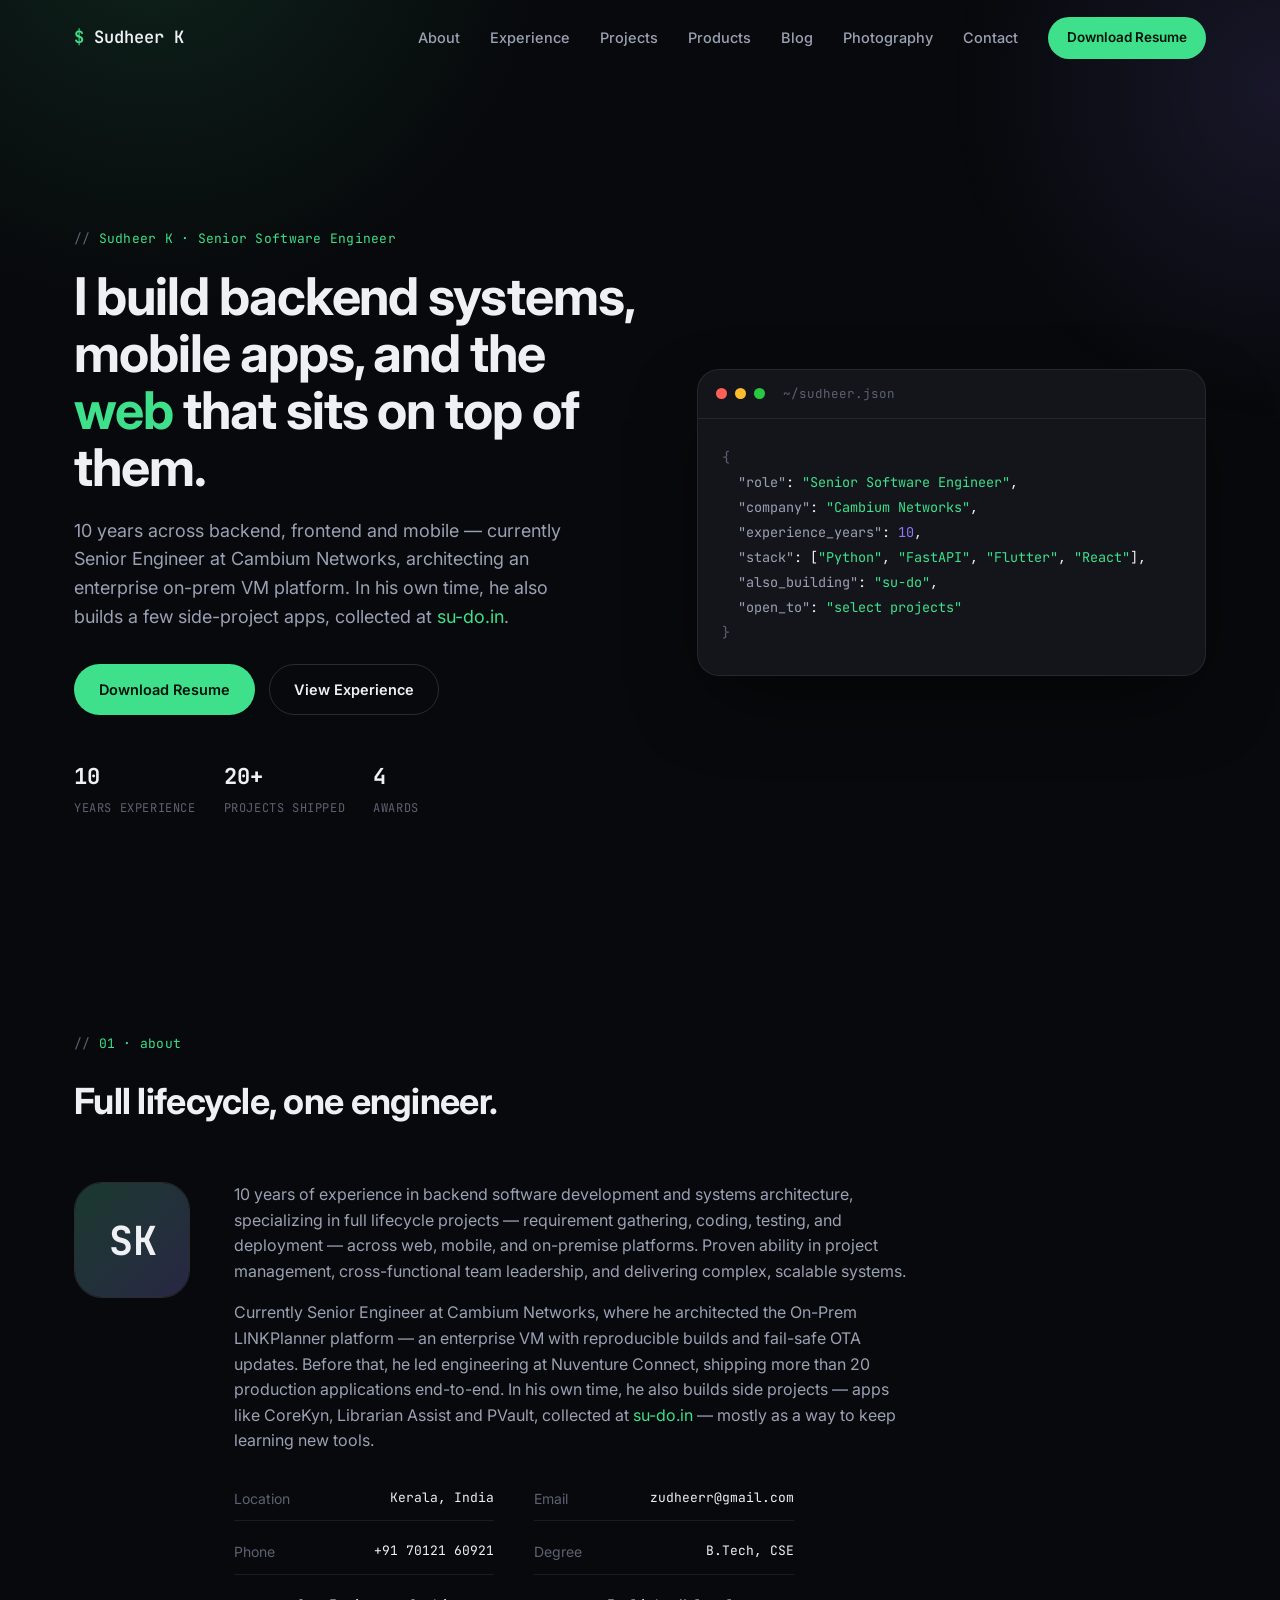
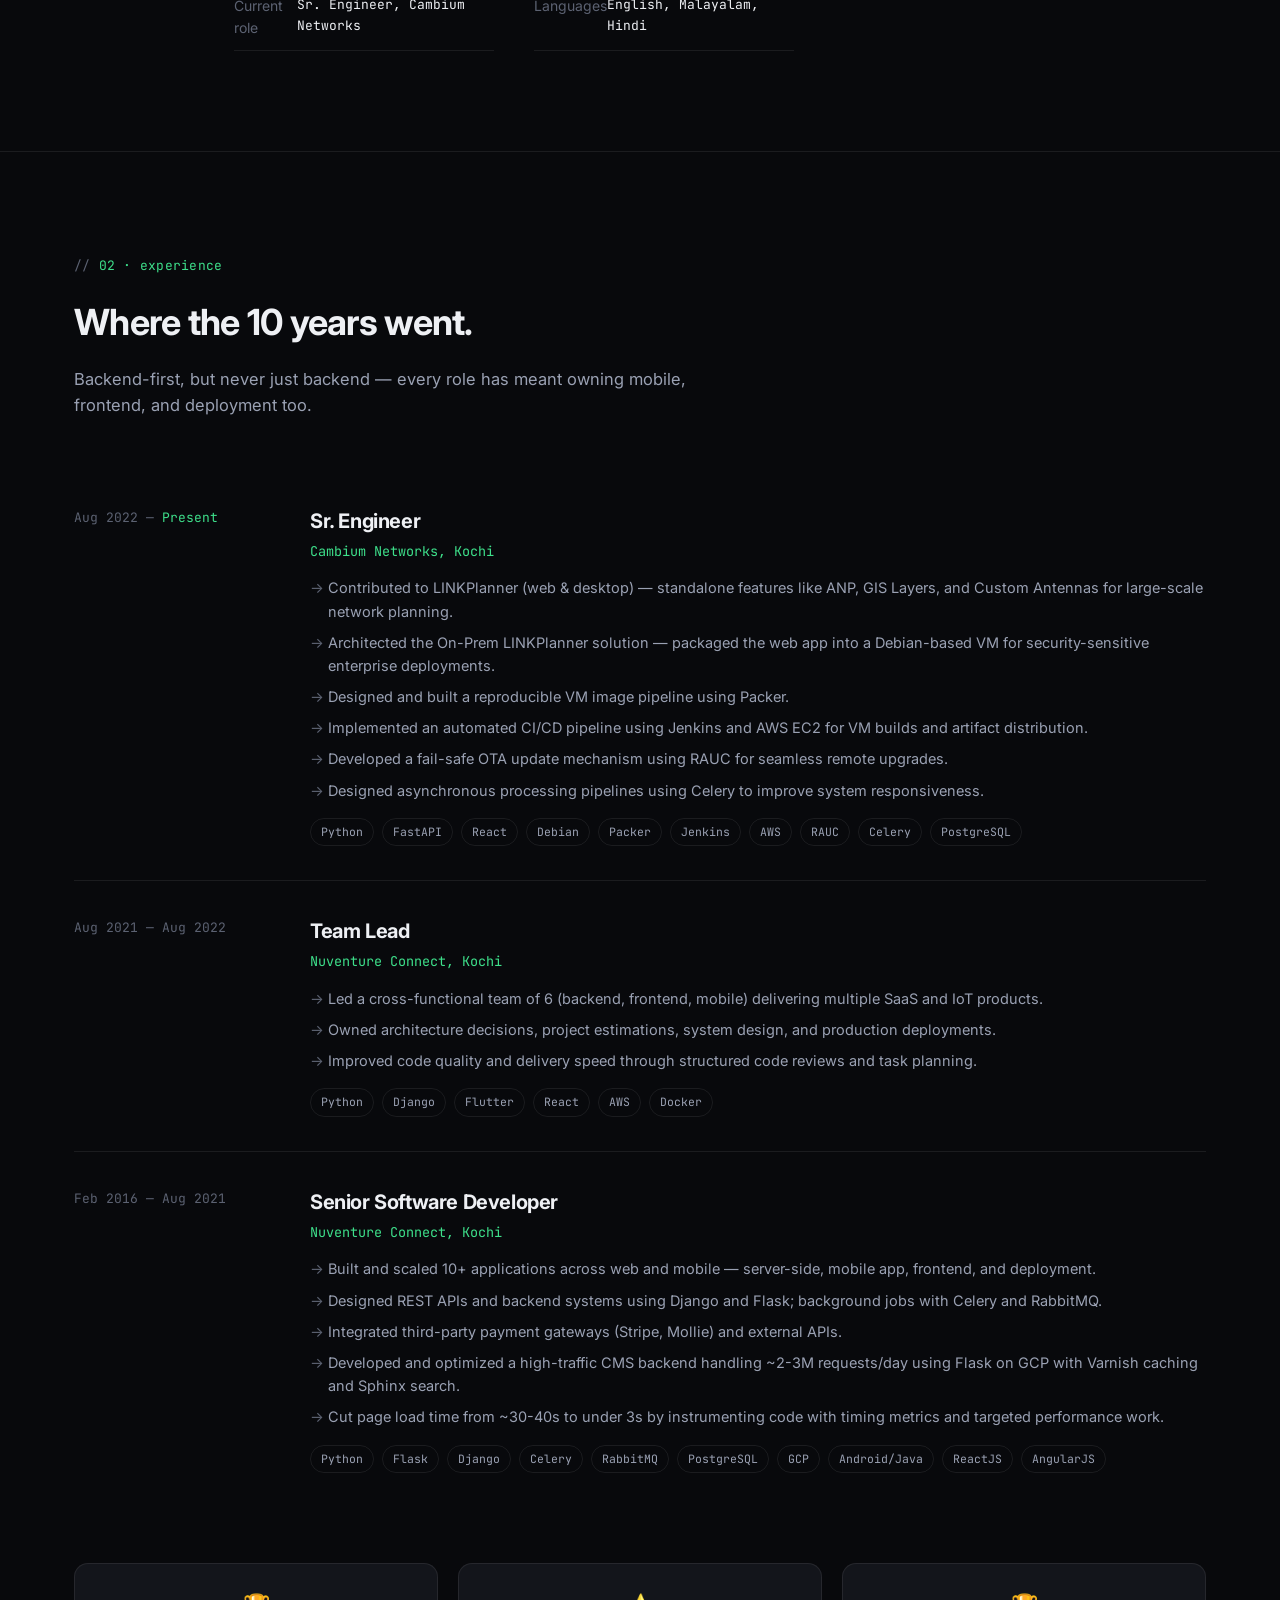
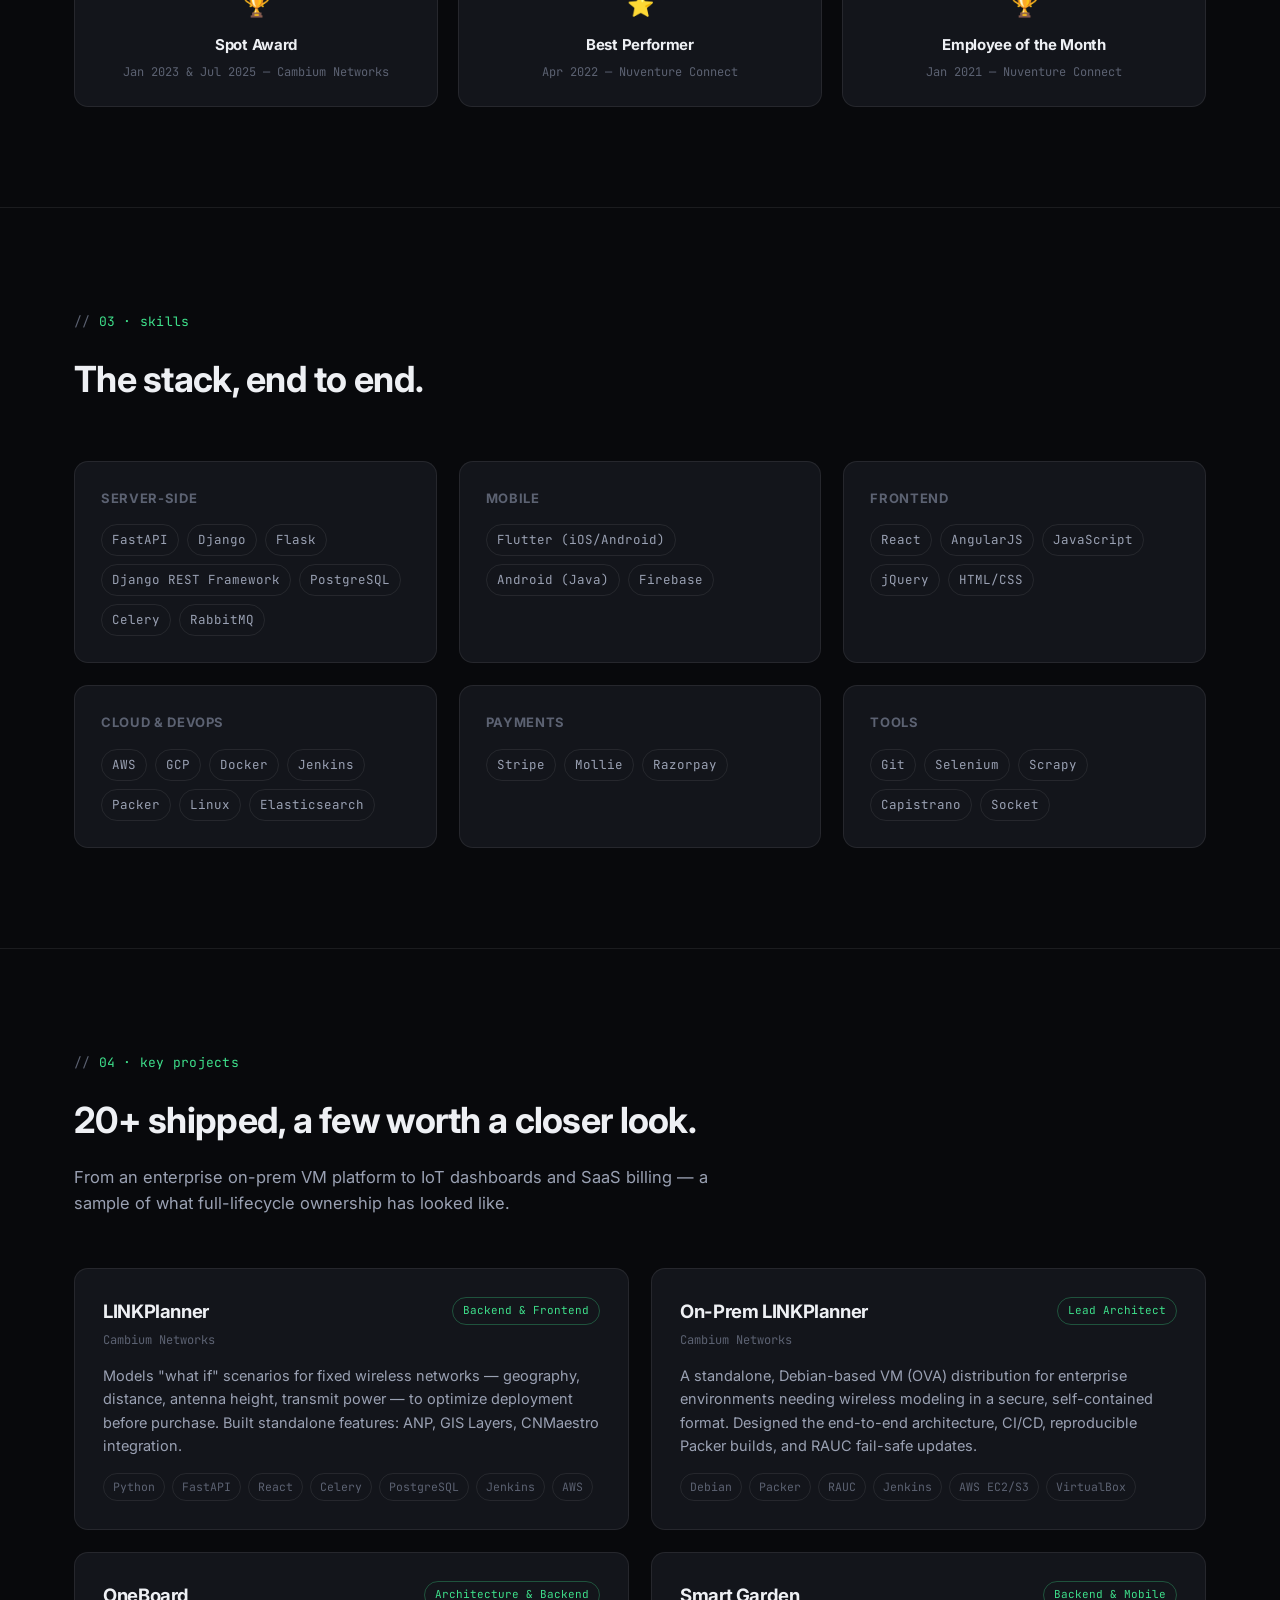
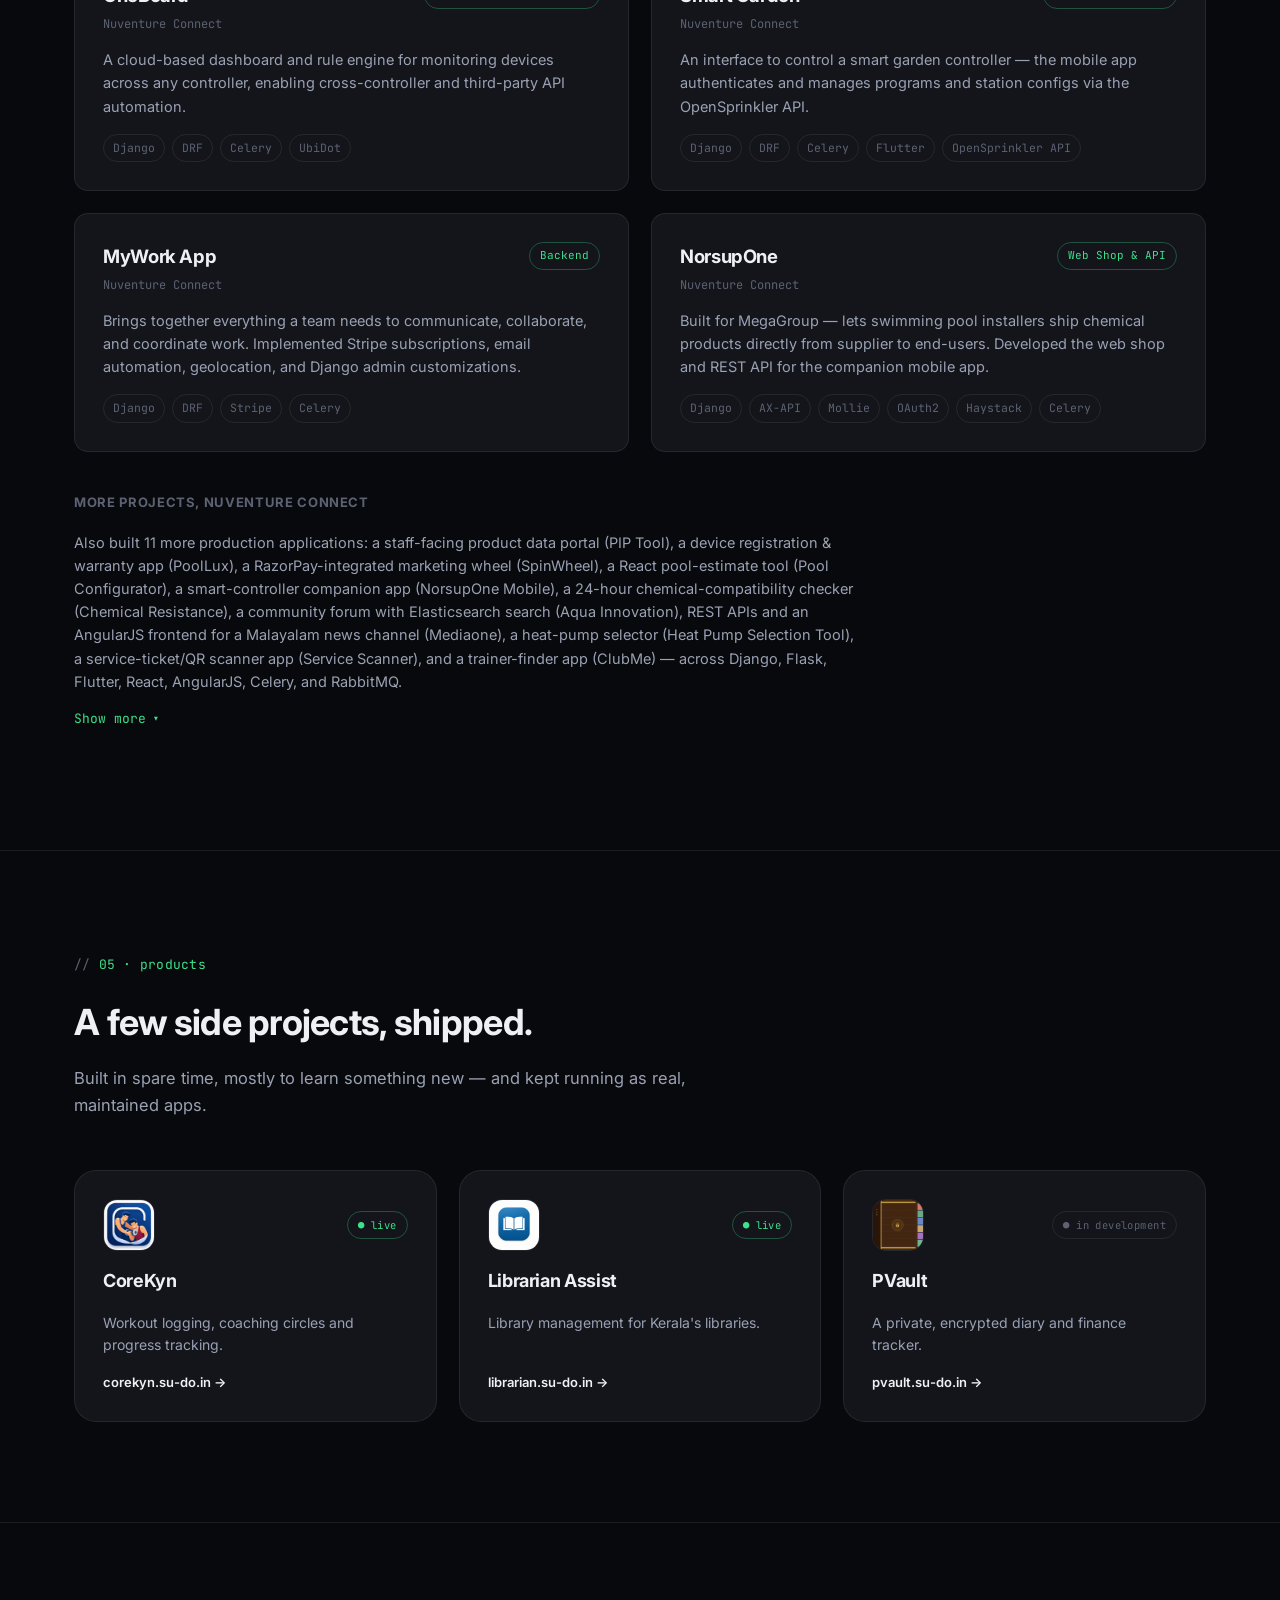
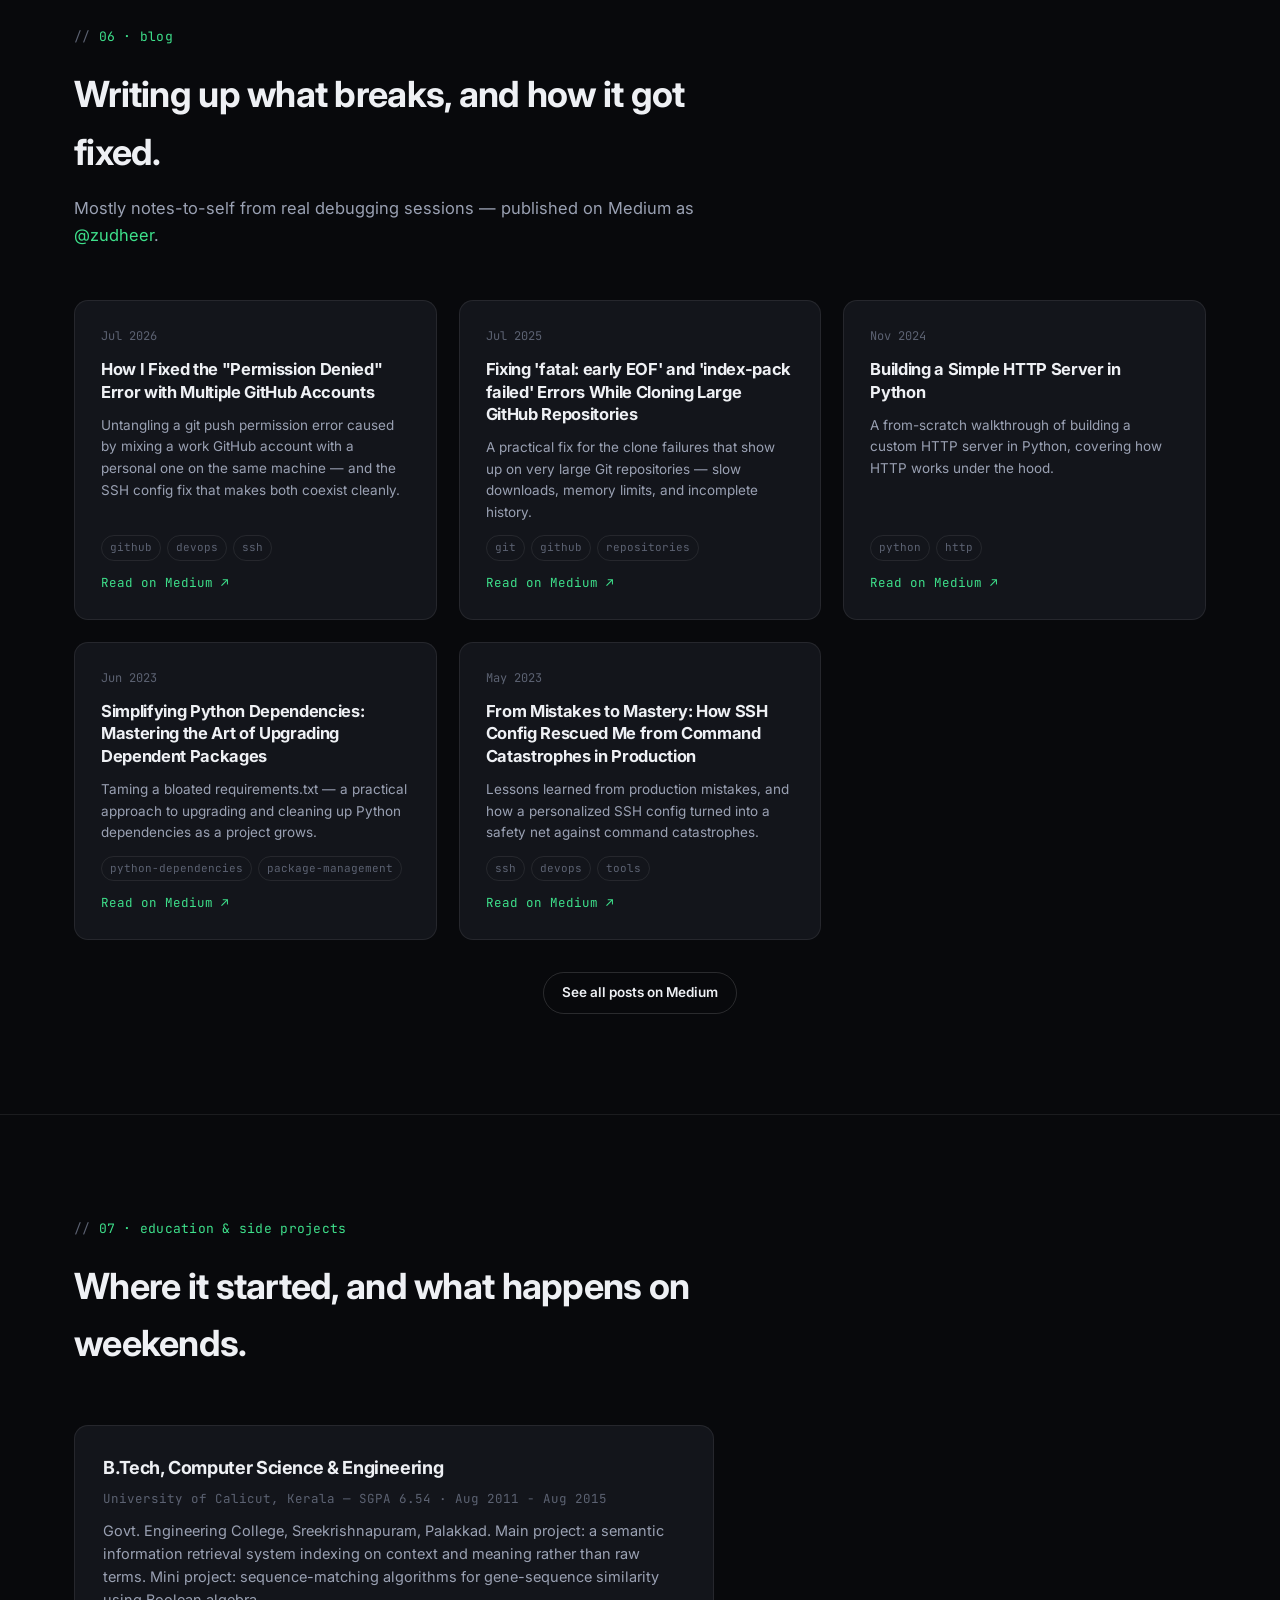
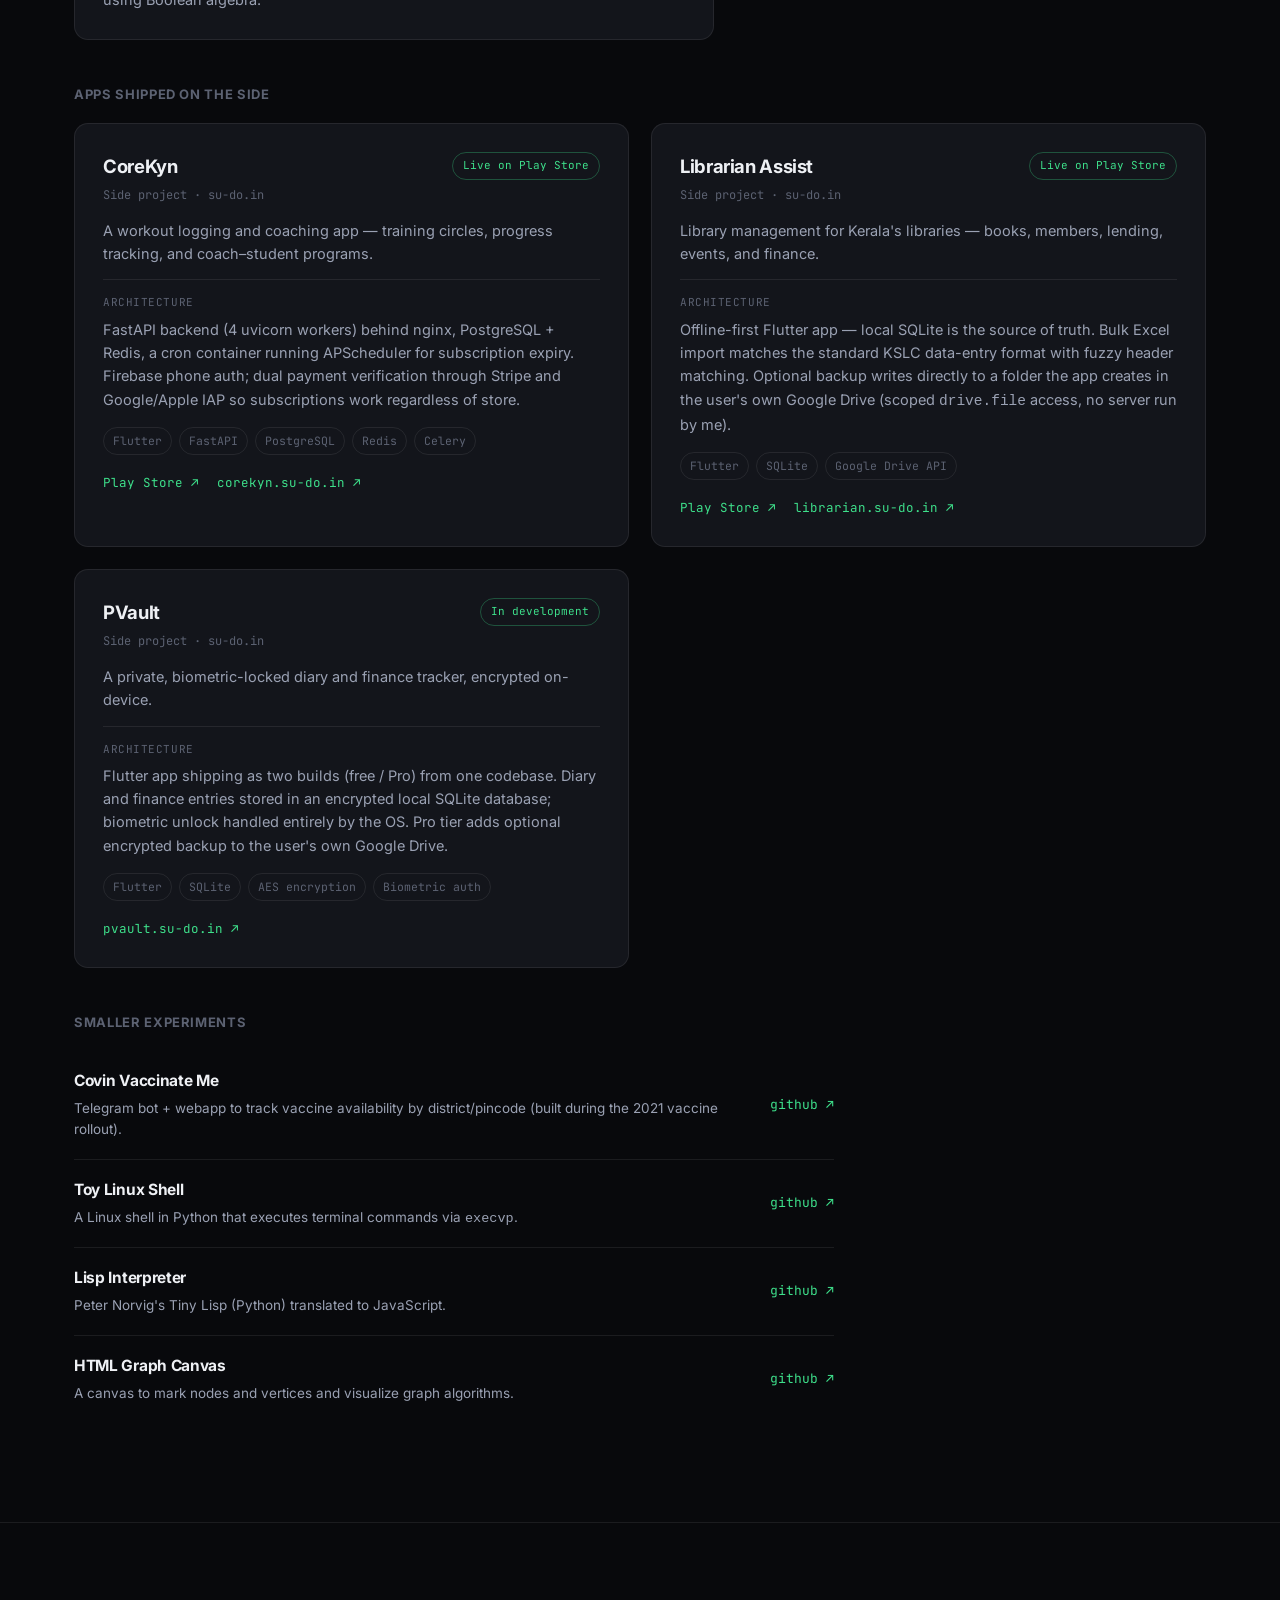
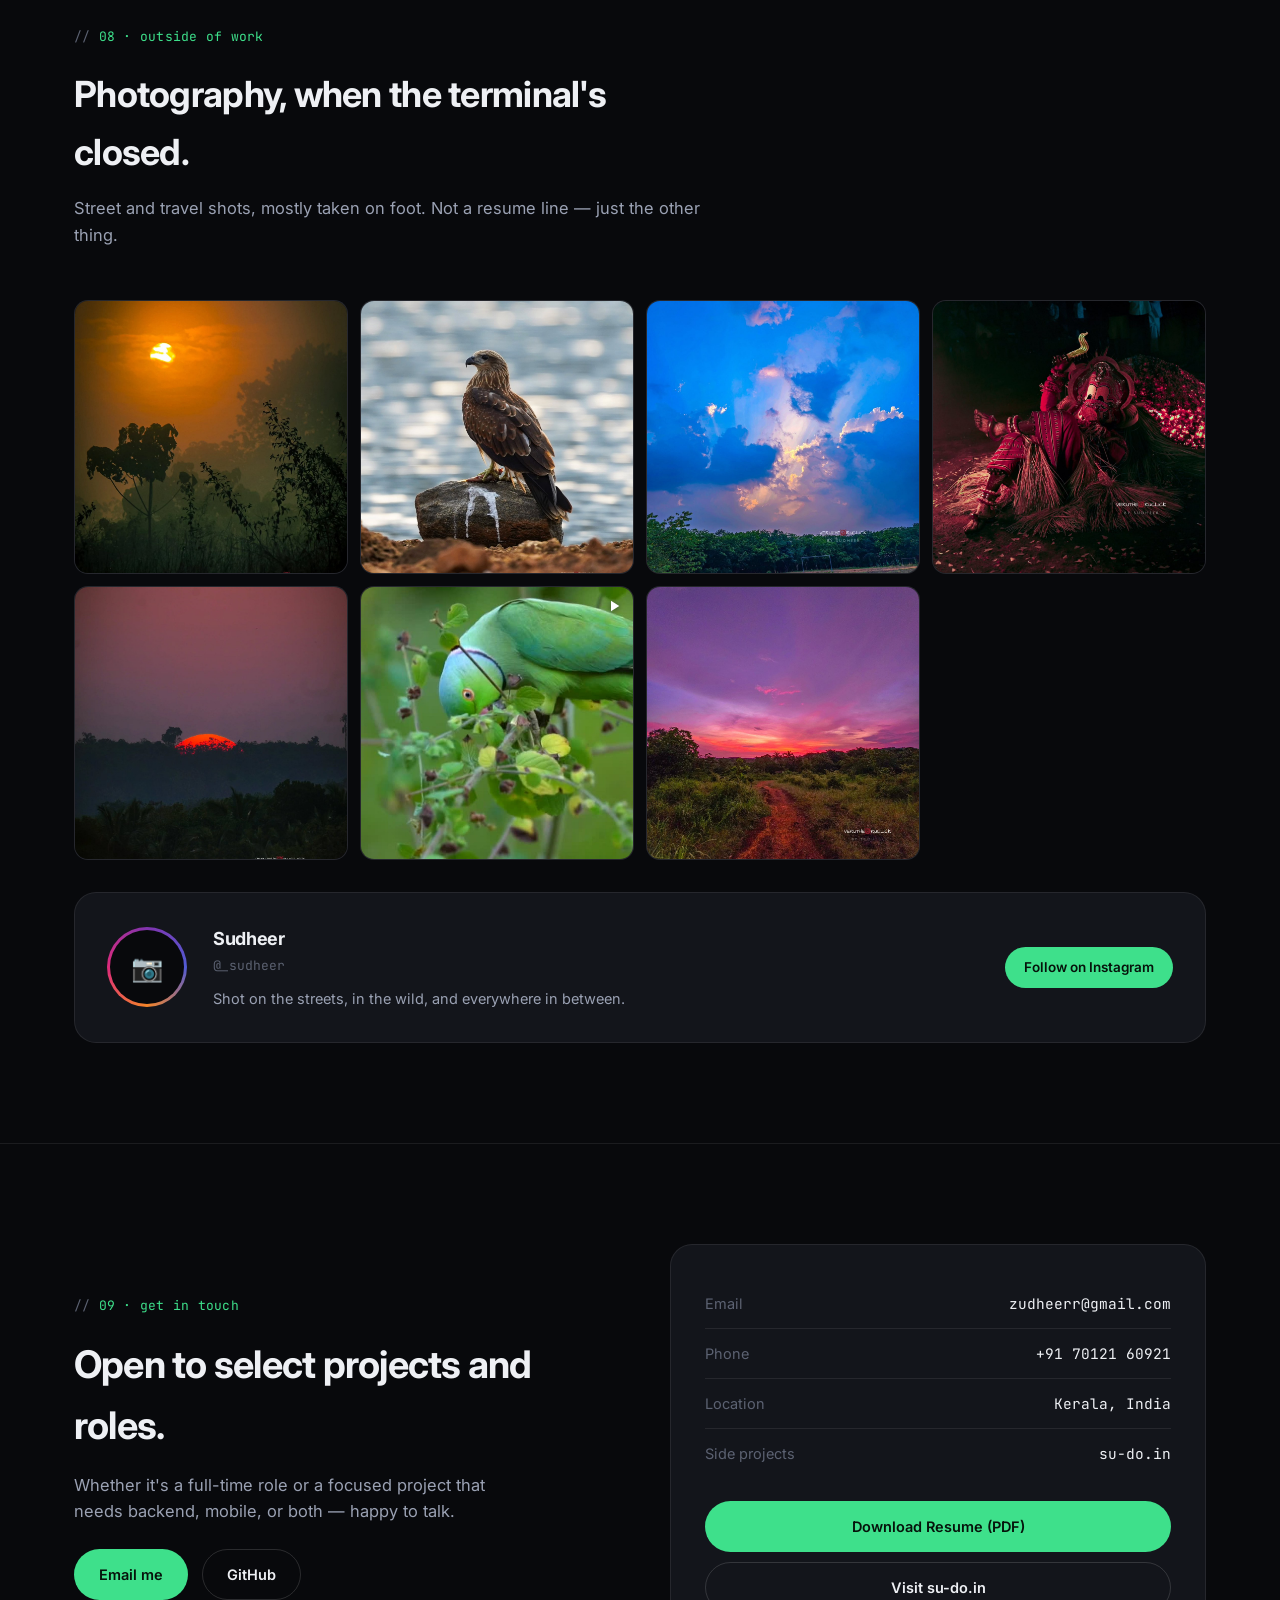
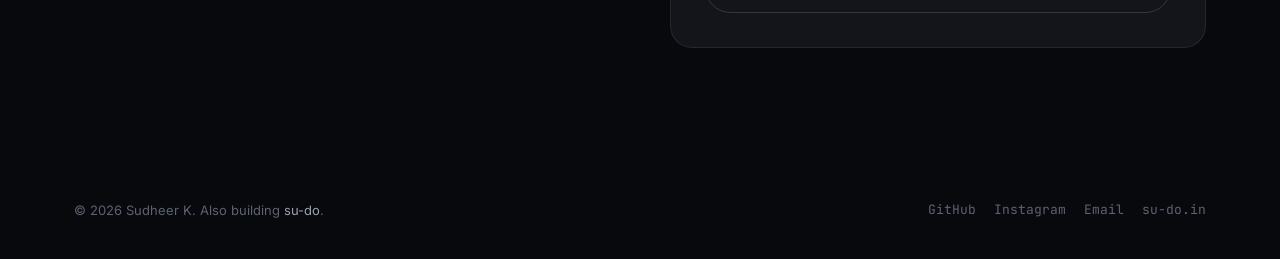
==== commit 7455eaa8: "UI Revamp include blog" ====
--- a/index.html
+++ b/index.html
@@ -53,6 +53,7 @@
         <li><a href="#experience">Experience</a></li>
         <li><a href="#projects">Projects</a></li>
         <li><a href="#products">Products</a></li>
+        <li><a href="#blog">Blog</a></li>
         <li><a href="#photography">Photography</a></li>
         <li><a href="#contact">Contact</a></li>
         <li><a href="assets/files/Sudheer-K-Resume.pdf" target="_blank" class="btn btn-primary btn-sm">Download Resume</a></li>
@@ -446,10 +447,64 @@
     </div>
   </section>
 
+  <section id="blog">
+    <div class="container">
+      <div class="section-head reveal">
+        <div class="eyebrow">06 · blog</div>
+        <h2>Writing up what breaks, and how it got fixed.</h2>
+        <p>Mostly notes-to-self from real debugging sessions — published on Medium as <a href="https://medium.com/@zudheer" target="_blank" rel="noopener" style="color:var(--accent)">@zudheer</a>.</p>
+      </div>
+
+      <!-- BLOG:START — regenerated by scripts/update_blog.py from https://medium.com/feed/@zudheer. Don't hand-edit inside these markers; edits get overwritten next run. -->
+      <div class="blog-grid reveal">
+        <a class="blog-card" href="https://medium.com/@zudheer/how-i-fixed-the-permission-denied-error-with-multiple-github-accounts-d7e77bd19cea" target="_blank" rel="noopener">
+          <span class="date">Jul 2026</span>
+          <h3>How I Fixed the "Permission Denied" Error with Multiple GitHub Accounts</h3>
+          <p>Untangling a git push permission error caused by mixing a work GitHub account with a personal one on the same machine — and the SSH config fix that makes both coexist cleanly.</p>
+          <div class="tags"><span>github</span><span>devops</span><span>ssh</span></div>
+          <span class="read">Read on Medium &#8599;</span>
+        </a>
+        <a class="blog-card" href="https://medium.com/@zudheer/fixing-fatal-early-eof-and-index-pack-failed-errors-while-cloning-large-github-repositories-958d3a9b95ac" target="_blank" rel="noopener">
+          <span class="date">Jul 2025</span>
+          <h3>Fixing 'fatal: early EOF' and 'index-pack failed' Errors While Cloning Large GitHub Repositories</h3>
+          <p>A practical fix for the clone failures that show up on very large Git repositories — slow downloads, memory limits, and incomplete history.</p>
+          <div class="tags"><span>git</span><span>github</span><span>repositories</span></div>
+          <span class="read">Read on Medium &#8599;</span>
+        </a>
+        <a class="blog-card" href="https://medium.com/@zudheer/building-a-simple-http-server-in-python-be3def21daa0" target="_blank" rel="noopener">
+          <span class="date">Nov 2024</span>
+          <h3>Building a Simple HTTP Server in Python</h3>
+          <p>A from-scratch walkthrough of building a custom HTTP server in Python, covering how HTTP works under the hood.</p>
+          <div class="tags"><span>python</span><span>http</span></div>
+          <span class="read">Read on Medium &#8599;</span>
+        </a>
+        <a class="blog-card" href="https://medium.com/@zudheer/simplifying-python-dependencies-mastering-the-art-of-upgrading-dependent-packages-2c6ea22b6571" target="_blank" rel="noopener">
+          <span class="date">Jun 2023</span>
+          <h3>Simplifying Python Dependencies: Mastering the Art of Upgrading Dependent Packages</h3>
+          <p>Taming a bloated requirements.txt — a practical approach to upgrading and cleaning up Python dependencies as a project grows.</p>
+          <div class="tags"><span>python-dependencies</span><span>package-management</span></div>
+          <span class="read">Read on Medium &#8599;</span>
+        </a>
+        <a class="blog-card" href="https://medium.com/@zudheer/from-mistakes-to-mastery-how-ssh-config-rescued-me-from-command-catastrophes-in-production-907f0e9337e8" target="_blank" rel="noopener">
+          <span class="date">May 2023</span>
+          <h3>From Mistakes to Mastery: How SSH Config Rescued Me from Command Catastrophes in Production</h3>
+          <p>Lessons learned from production mistakes, and how a personalized SSH config turned into a safety net against command catastrophes.</p>
+          <div class="tags"><span>ssh</span><span>devops</span><span>tools</span></div>
+          <span class="read">Read on Medium &#8599;</span>
+        </a>
+      </div>
+      <!-- BLOG:END -->
+
+      <div class="blog-more reveal">
+        <a href="https://medium.com/@zudheer" target="_blank" rel="noopener" class="btn btn-ghost btn-sm">See all posts on Medium</a>
+      </div>
+    </div>
+  </section>
+
   <section id="education">
     <div class="container">
       <div class="section-head reveal">
-        <div class="eyebrow">06 · education &amp; side projects</div>
+        <div class="eyebrow">07 · education &amp; side projects</div>
         <h2>Where it started, and what happens on weekends.</h2>
       </div>
 
@@ -537,47 +592,44 @@
   <section id="photography">
     <div class="container">
       <div class="section-head reveal">
-        <div class="eyebrow">07 · outside of work</div>
+        <div class="eyebrow">08 · outside of work</div>
         <h2>Photography, when the terminal's closed.</h2>
         <p>Street and travel shots, mostly taken on foot. Not a resume line — just the other thing.</p>
       </div>
 
-      <!--
-        Each tile links straight to the Instagram post. Drop a square-cropped
-        JPG at the path noted in the comment and swap the placeholder <div>
-        for <img src="...jpg" alt="..."> — see README for details.
-      -->
+      <!-- PHOTOS:START — regenerated by scripts/update_photos.py from scripts/photos_source.txt. Don't hand-edit inside these markers; edits get overwritten next run. -->
       <div class="photo-grid reveal">
         <a href="https://www.instagram.com/p/DZUEwVij6Mm/" target="_blank" rel="noopener">
-          <img src="assets/img/photography/1.jpg" alt="" loading="lazy" onerror="this.closest('a').classList.add('img-missing')">
+          <img src="assets/img/photography/1.jpg" alt="Morning Mist and Sun 𝕱𝖔𝖑𝖑𝖔𝖜 𝖒𝖊 𝖋𝖔𝖗 𝖒𝖔𝖗𝖊 𝖓𝖆𝖙𝖚𝖗𝖊 𝖘𝖍𝖔𝖔𝖙𝖘 ✨ 📍 Kottappuram, Kerala 🇮🇳 📷📷 @_sudheer 📷📷 @verutheoruclick ⚠️ℙ𝕝𝕖𝕒𝕤𝕖 𝕕𝕠𝕟&#x27;𝕥 𝕣𝕖𝕡𝕠𝕤𝕥 𝕞𝕪…" title="Morning Mist and Sun 𝕱𝖔𝖑𝖑𝖔𝖜 𝖒𝖊 𝖋𝖔𝖗 𝖒𝖔𝖗𝖊 𝖓𝖆𝖙𝖚𝖗𝖊 𝖘𝖍𝖔𝖔𝖙𝖘 ✨ 📍 Kottappuram, Kerala 🇮🇳 📷📷 @_sudheer 📷📷 @verutheoruclick ⚠️ℙ𝕝𝕖𝕒𝕤𝕖 𝕕𝕠𝕟&#x27;𝕥 𝕣𝕖𝕡𝕠𝕤𝕥 𝕞𝕪…" loading="lazy" onerror="this.closest('a').classList.add('img-missing')">
           <div class="overlay"><svg viewBox="0 0 24 24" fill="none" stroke="currentColor" stroke-width="2"><rect x="2" y="2" width="20" height="20" rx="5"/><circle cx="12" cy="12" r="4"/><circle cx="17.5" cy="6.5" r="1"/></svg></div>
         </a>
         <a href="https://www.instagram.com/p/DY2LHD9j35N/" target="_blank" rel="noopener">
-          <img src="assets/img/photography/2.jpg" alt="" loading="lazy" onerror="this.closest('a').classList.add('img-missing')">
+          <img src="assets/img/photography/2.jpg" alt="ചക്കിപ്പരുന്ത് Black Kite (Milvus migrans) 𝕱𝖔𝖑𝖑𝖔𝖜 𝖒𝖊 𝖋𝖔𝖗 𝖒𝖔𝖗𝖊 𝖓𝖆𝖙𝖚𝖗𝖊 𝖘𝖍𝖔𝖔𝖙𝖘 ✨ 📍 Palakkad, Kerala 🇮🇳 📷📷 @_sudheer 📷📷 @verutheoruclick…" title="ചക്കിപ്പരുന്ത് Black Kite (Milvus migrans) 𝕱𝖔𝖑𝖑𝖔𝖜 𝖒𝖊 𝖋𝖔𝖗 𝖒𝖔𝖗𝖊 𝖓𝖆𝖙𝖚𝖗𝖊 𝖘𝖍𝖔𝖔𝖙𝖘 ✨ 📍 Palakkad, Kerala 🇮🇳 📷📷 @_sudheer 📷📷 @verutheoruclick…" loading="lazy" onerror="this.closest('a').classList.add('img-missing')">
           <div class="overlay"><svg viewBox="0 0 24 24" fill="none" stroke="currentColor" stroke-width="2"><rect x="2" y="2" width="20" height="20" rx="5"/><circle cx="12" cy="12" r="4"/><circle cx="17.5" cy="6.5" r="1"/></svg></div>
         </a>
         <a href="https://www.instagram.com/p/DXTdiy6j7nL/" target="_blank" rel="noopener">
-          <img src="assets/img/photography/3.jpg" alt="" loading="lazy" onerror="this.closest('a').classList.add('img-missing')">
+          <img src="assets/img/photography/3.jpg" alt="Clouds: the sky&#x27;s imagination 𝕱𝖔𝖑𝖑𝖔𝖜 𝖒𝖊 𝖋𝖔𝖗 𝖒𝖔𝖗𝖊 𝖓𝖆𝖙𝖚𝖗𝖊 𝖘𝖍𝖔𝖔𝖙𝖘 ✨ 📍 Kottappuram, Kerala 🇮🇳 📷📷 @_sudheer 📷📷 @verutheoruclick ⚠️ℙ𝕝𝕖𝕒𝕤𝕖 𝕕𝕠𝕟&#x27;𝕥…" title="Clouds: the sky&#x27;s imagination 𝕱𝖔𝖑𝖑𝖔𝖜 𝖒𝖊 𝖋𝖔𝖗 𝖒𝖔𝖗𝖊 𝖓𝖆𝖙𝖚𝖗𝖊 𝖘𝖍𝖔𝖔𝖙𝖘 ✨ 📍 Kottappuram, Kerala 🇮🇳 📷📷 @_sudheer 📷📷 @verutheoruclick ⚠️ℙ𝕝𝕖𝕒𝕤𝕖 𝕕𝕠𝕟&#x27;𝕥…" loading="lazy" onerror="this.closest('a').classList.add('img-missing')">
           <div class="overlay"><svg viewBox="0 0 24 24" fill="none" stroke="currentColor" stroke-width="2"><rect x="2" y="2" width="20" height="20" rx="5"/><circle cx="12" cy="12" r="4"/><circle cx="17.5" cy="6.5" r="1"/></svg></div>
         </a>
         <a href="https://www.instagram.com/p/DVX2TLtD8jU/" target="_blank" rel="noopener">
-          <img src="assets/img/photography/4.jpg" alt="" loading="lazy" onerror="this.closest('a').classList.add('img-missing')">
+          <img src="assets/img/photography/4.jpg" alt="പൊട്ടൻ തെയ്യം.. 𝕱𝖔𝖑𝖑𝖔𝖜 𝖒𝖊 𝖋𝖔𝖗 𝖒𝖔𝖗𝖊 𝖓𝖆𝖙𝖚𝖗𝖊 𝖘𝖍𝖔𝖔𝖙𝖘 ✨ 📍 Kannur, Kerala 🇮🇳 📷📷 @_sudheer 📷📷 @verutheoruclick ⚠️ℙ𝕝𝕖𝕒𝕤𝕖 𝕕𝕠𝕟&#x27;𝕥 𝕣𝕖𝕡𝕠𝕤𝕥 𝕞𝕪 𝕔𝕠𝕟𝕥𝕖𝕟𝕥 ❌…" title="പൊട്ടൻ തെയ്യം.. 𝕱𝖔𝖑𝖑𝖔𝖜 𝖒𝖊 𝖋𝖔𝖗 𝖒𝖔𝖗𝖊 𝖓𝖆𝖙𝖚𝖗𝖊 𝖘𝖍𝖔𝖔𝖙𝖘 ✨ 📍 Kannur, Kerala 🇮🇳 📷📷 @_sudheer 📷📷 @verutheoruclick ⚠️ℙ𝕝𝕖𝕒𝕤𝕖 𝕕𝕠𝕟&#x27;𝕥 𝕣𝕖𝕡𝕠𝕤𝕥 𝕞𝕪 𝕔𝕠𝕟𝕥𝕖𝕟𝕥 ❌…" loading="lazy" onerror="this.closest('a').classList.add('img-missing')">
           <div class="overlay"><svg viewBox="0 0 24 24" fill="none" stroke="currentColor" stroke-width="2"><rect x="2" y="2" width="20" height="20" rx="5"/><circle cx="12" cy="12" r="4"/><circle cx="17.5" cy="6.5" r="1"/></svg></div>
         </a>
         <a href="https://www.instagram.com/p/DTc1nfRj7qS/" target="_blank" rel="noopener">
-          <img src="assets/img/photography/5.jpg" alt="" loading="lazy" onerror="this.closest('a').classList.add('img-missing')">
+          <img src="assets/img/photography/5.jpg" alt="പുല്ലിൻ പച്ച നീലത്തിനായ് മാറി, സൂര്യൻ അസ്തമിക്കുന്ന തൂക്കുപാലത്തിൽ 𝕱𝖔𝖑𝖑𝖔𝖜 𝖒𝖊 𝖋𝖔𝖗 𝖒𝖔𝖗𝖊 𝖓𝖆𝖙𝖚𝖗𝖊 𝖘𝖍𝖔𝖔𝖙𝖘 ✨ 📍 Kottappuram, Kerala 🇮🇳 📷📷 @_sudheer…" title="പുല്ലിൻ പച്ച നീലത്തിനായ് മാറി, സൂര്യൻ അസ്തമിക്കുന്ന തൂക്കുപാലത്തിൽ 𝕱𝖔𝖑𝖑𝖔𝖜 𝖒𝖊 𝖋𝖔𝖗 𝖒𝖔𝖗𝖊 𝖓𝖆𝖙𝖚𝖗𝖊 𝖘𝖍𝖔𝖔𝖙𝖘 ✨ 📍 Kottappuram, Kerala 🇮🇳 📷📷 @_sudheer…" loading="lazy" onerror="this.closest('a').classList.add('img-missing')">
           <div class="overlay"><svg viewBox="0 0 24 24" fill="none" stroke="currentColor" stroke-width="2"><rect x="2" y="2" width="20" height="20" rx="5"/><circle cx="12" cy="12" r="4"/><circle cx="17.5" cy="6.5" r="1"/></svg></div>
         </a>
         <a href="https://www.instagram.com/reel/DQ0mD0WD0VQ/" target="_blank" rel="noopener">
-          <img src="assets/img/photography/6.jpg" alt="" loading="lazy" onerror="this.closest('a').classList.add('img-missing')">
+          <img src="assets/img/photography/6.jpg" alt="Rose-ringed parakeet || മോതിരത്തത്ത 🦜 നാട്ടുതത്ത, വാലൻതത്ത, പഞ്ചവർണ്ണത്തത്ത എന്നീ പേരുകളിലും അറിയപ്പെടുന്നു 𝕱𝖔𝖑𝖑𝖔𝖜 𝖒𝖊 𝖋𝖔𝖗 𝖒𝖔𝖗𝖊 𝖓𝖆𝖙𝖚𝖗𝖊…" title="Rose-ringed parakeet || മോതിരത്തത്ത 🦜 നാട്ടുതത്ത, വാലൻതത്ത, പഞ്ചവർണ്ണത്തത്ത എന്നീ പേരുകളിലും അറിയപ്പെടുന്നു 𝕱𝖔𝖑𝖑𝖔𝖜 𝖒𝖊 𝖋𝖔𝖗 𝖒𝖔𝖗𝖊 𝖓𝖆𝖙𝖚𝖗𝖊…" loading="lazy" onerror="this.closest('a').classList.add('img-missing')">
           <span class="reel-badge"><svg viewBox="0 0 24 24" fill="currentColor"><path d="M8 5v14l11-7z"/></svg></span>
           <div class="overlay"><svg viewBox="0 0 24 24" fill="none" stroke="currentColor" stroke-width="2"><rect x="2" y="2" width="20" height="20" rx="5"/><circle cx="12" cy="12" r="4"/><circle cx="17.5" cy="6.5" r="1"/></svg></div>
         </a>
         <a href="https://www.instagram.com/p/DOYll_mD_m3/" target="_blank" rel="noopener">
-          <img src="assets/img/photography/7.jpg" alt="" loading="lazy" onerror="this.closest('a').classList.add('img-missing')">
+          <img src="assets/img/photography/7.jpg" alt="ഞങ്ങളുടെ കുന്ന് 𝕱𝖔𝖑𝖑𝖔𝖜 𝖒𝖊 𝖋𝖔𝖗 𝖒𝖔𝖗𝖊 𝖓𝖆𝖙𝖚𝖗𝖊 𝖘𝖍𝖔𝖔𝖙𝖘 ✨ 📍 Kottappuram, Kerala 🇮🇳 📷📷 @_sudheer 📷📷 @verutheoruclick ⚠️ℙ𝕝𝕖𝕒𝕤𝕖 𝕕𝕠𝕟&#x27;𝕥 𝕣𝕖𝕡𝕠𝕤𝕥 𝕞𝕪…" title="ഞങ്ങളുടെ കുന്ന് 𝕱𝖔𝖑𝖑𝖔𝖜 𝖒𝖊 𝖋𝖔𝖗 𝖒𝖔𝖗𝖊 𝖓𝖆𝖙𝖚𝖗𝖊 𝖘𝖍𝖔𝖔𝖙𝖘 ✨ 📍 Kottappuram, Kerala 🇮🇳 📷📷 @_sudheer 📷📷 @verutheoruclick ⚠️ℙ𝕝𝕖𝕒𝕤𝕖 𝕕𝕠𝕟&#x27;𝕥 𝕣𝕖𝕡𝕠𝕤𝕥 𝕞𝕪…" loading="lazy" onerror="this.closest('a').classList.add('img-missing')">
           <div class="overlay"><svg viewBox="0 0 24 24" fill="none" stroke="currentColor" stroke-width="2"><rect x="2" y="2" width="20" height="20" rx="5"/><circle cx="12" cy="12" r="4"/><circle cx="17.5" cy="6.5" r="1"/></svg></div>
         </a>
       </div>
+      <!-- PHOTOS:END -->
 
       <div class="photo-teaser reveal">
         <div class="ring"><div class="ring-inner">&#128247;</div></div>
@@ -594,7 +646,7 @@
   <section id="contact">
     <div class="container contact-wrap">
       <div class="reveal">
-        <div class="eyebrow">08 · get in touch</div>
+        <div class="eyebrow">09 · get in touch</div>
         <h2>Open to select projects and roles.</h2>
         <p class="lead">Whether it's a full-time role or a focused project that needs backend, mobile, or both — happy to talk.</p>
         <div class="hero-cta" style="margin-top:24px;">
--- a/assets/css/main.css
+++ b/assets/css/main.css
@@ -199,6 +199,18 @@
 .product-card .desc { color: var(--text-dim); font-size: 14px; flex: 1; }
 .product-card .visit { font-size: 13px; font-weight: 600; color: var(--text); display: inline-flex; align-items: center; gap: 6px; }
 
+/* blog */
+.blog-grid { display: grid; grid-template-columns: repeat(3, 1fr); gap: 22px; }
+.blog-card { background: var(--surface); border: 1px solid var(--border); border-radius: var(--radius); padding: 26px; display: flex; flex-direction: column; gap: 12px; transition: transform 0.2s ease, border-color 0.2s ease; }
+.blog-card:hover { transform: translateY(-4px); border-color: var(--border-strong); }
+.blog-card .date { font-family: var(--font-mono); font-size: 12px; color: var(--text-faint); }
+.blog-card h3 { font-size: 16.5px; line-height: 1.35; }
+.blog-card p { color: var(--text-dim); font-size: 13.5px; flex: 1; }
+.blog-card .tags { display: flex; flex-wrap: wrap; gap: 6px; }
+.blog-card .tags span { font-family: var(--font-mono); font-size: 11px; color: var(--text-faint); border: 1px solid var(--border); padding: 3px 8px; border-radius: 999px; }
+.blog-card .read { font-family: var(--font-mono); font-size: 12.5px; color: var(--accent); }
+.blog-more { margin-top: 32px; text-align: center; }
+
 /* achievements */
 .achv-row { display: grid; grid-template-columns: repeat(3, 1fr); gap: 20px; }
 .achv-card { background: var(--surface); border: 1px solid var(--border); border-radius: var(--radius); padding: 24px; text-align: center; }
@@ -277,6 +289,7 @@
   .projects-grid { grid-template-columns: 1fr; }
   .more-grid { grid-template-columns: 1fr 1fr; }
   .products-grid { grid-template-columns: 1fr 1fr; }
+  .blog-grid { grid-template-columns: 1fr 1fr; }
   .photo-grid { grid-template-columns: repeat(3, 1fr); }
   .achv-row { grid-template-columns: 1fr; }
   .contact-wrap { grid-template-columns: 1fr; }
@@ -292,6 +305,7 @@
   .skill-groups { grid-template-columns: 1fr; }
   .more-grid { grid-template-columns: 1fr; }
   .products-grid { grid-template-columns: 1fr; }
+  .blog-grid { grid-template-columns: 1fr; }
   .photo-grid { grid-template-columns: repeat(2, 1fr); }
   .about-grid { text-align: left; }
 }
